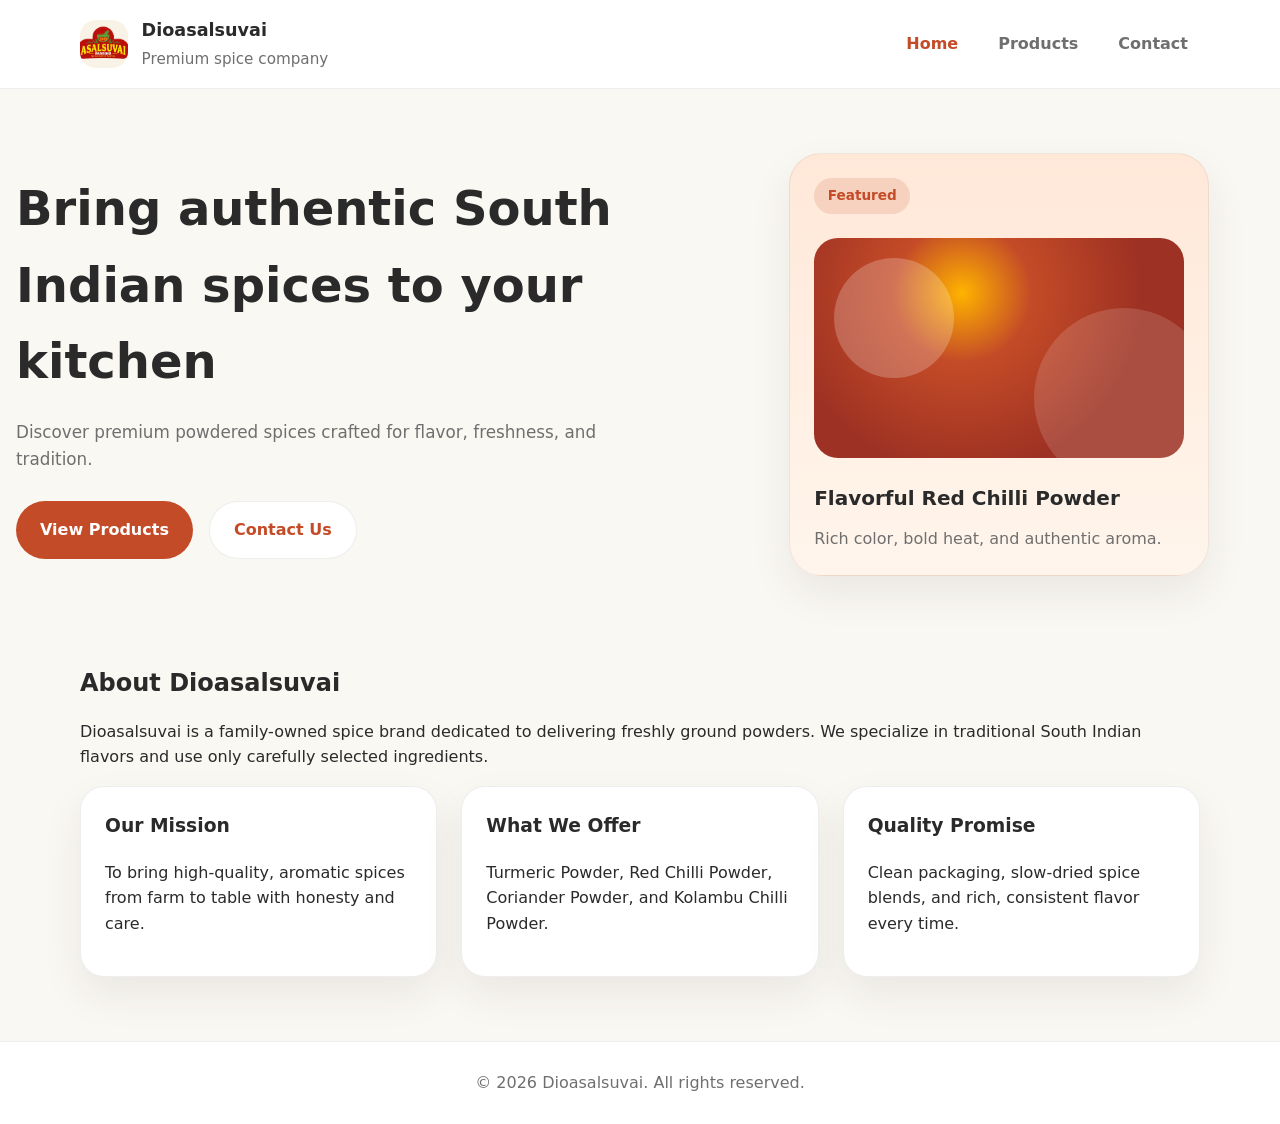
==== index.html @ 477147dc "image added" ====
<!DOCTYPE html>
<html lang="en">
<head>
  <meta charset="UTF-8" />
  <meta name="viewport" content="width=device-width, initial-scale=1.0" />
  <title>Dioasalsuvai | Home</title>
  <link rel="stylesheet" href="styles.css" />
</head>
<body>
  <header class="site-header">
    <div class="container header-inner">
      <div class="logo">
        <div class="logo-mark">
          <img src="Image/logo.jpeg" alt="Dioasalsuvai logo" />
        </div>
        <div>
          <h1>Dioasalsuvai</h1>
          <p>Premium spice company</p>
        </div>
      </div>
      <nav class="nav">
        <a href="index.html" class="nav-link active">Home</a>
        <a href="product.html" class="nav-link">Products</a>
        <a href="contact.html" class="nav-link">Contact</a>
      </nav>
    </div>
  </header>

  <main>
    <section class="hero">
      <div class="hero-copy container">
        <h2>Bring authentic South Indian spices to your kitchen</h2>
        <p>
          Discover premium powdered spices crafted for flavor, freshness, and tradition.
        </p>
        <div class="hero-actions">
          <a href="product.html" class="button">View Products</a>
          <a href="contact.html" class="button button-secondary">Contact Us</a>
        </div>
      </div>
      <div class="hero-image">
        <div class="banner-card">
          <div class="product-badge">Featured</div>
          <div class="product-photo"></div>
          <div class="product-info">
            <h3>Flavorful Red Chilli Powder</h3>
            <p>Rich color, bold heat, and authentic aroma.</p>
          </div>
        </div>
      </div>
    </section>

    <section class="company-details container">
      <h2>About Dioasalsuvai</h2>
      <p>
        Dioasalsuvai is a family-owned spice brand dedicated to delivering freshly ground powders.
        We specialize in traditional South Indian flavors and use only carefully selected ingredients.
      </p>
      <div class="details-grid">
        <div>
          <h3>Our Mission</h3>
          <p>To bring high-quality, aromatic spices from farm to table with honesty and care.</p>
        </div>
        <div>
          <h3>What We Offer</h3>
          <p>Turmeric Powder, Red Chilli Powder, Coriander Powder, and Kolambu Chilli Powder.</p>
        </div>
        <div>
          <h3>Quality Promise</h3>
          <p>Clean packaging, slow-dried spice blends, and rich, consistent flavor every time.</p>
        </div>
      </div>
    </section>
  </main>

  <footer class="site-footer">
    <div class="container">
      <p>&copy; 2026 Dioasalsuvai. All rights reserved.</p>
    </div>
  </footer>
</body>
</html>
---- styles.css ----
:root {
  --bg: #faf8f3;
  --surface: #ffffff;
  --text: #2a2a2a;
  --muted: #6f6f6f;
  --primary: #c44b27;
  --secondary: #ffb300;
  --border: rgba(42, 42, 42, 0.08);
  --shadow: 0 18px 40px rgba(52, 42, 35, 0.08);
}

* {
  box-sizing: border-box;
}

body {
  margin: 0;
  font-family: Inter, system-ui, -apple-system, BlinkMacSystemFont, sans-serif;
  background: var(--bg);
  color: var(--text);
  line-height: 1.6;
}

a {
  color: inherit;
  text-decoration: none;
}

img {
  max-width: 100%;
  display: block;
}

.container {
  width: min(1120px, calc(100% - 2rem));
  margin: 0 auto;
}

.site-header {
  background: #fff;
  border-bottom: 1px solid var(--border);
  position: sticky;
  top: 0;
  z-index: 10;
}

.header-inner {
  display: flex;
  align-items: center;
  justify-content: space-between;
  gap: 1rem;
  padding: 1rem 0;
}

.logo {
  display: flex;
  align-items: center;
  gap: 0.85rem;
}

.logo-mark {
  width: 3rem;
  height: 3rem;
  border-radius: 1rem;
  display: grid;
  place-items: center;
  background: linear-gradient(135deg, var(--primary), #d96c42);
  overflow: hidden;
}

.logo-mark img {
  width: 100%;
  height: 100%;
  object-fit: cover;
}

.logo h1 {
  margin: 0;
  font-size: 1.1rem;
}

.logo p {
  margin: 0.2rem 0 0;
  color: var(--muted);
  font-size: 0.95rem;
}

.nav {
  display: flex;
  gap: 1rem;
  flex-wrap: wrap;
}

.nav-link {
  color: var(--muted);
  font-weight: 600;
  padding: 0.5rem 0.75rem;
  border-radius: 999px;
}

.nav-link.active,
.nav-link:hover {
  color: var(--primary);
}

.hero {
  display: grid;
  grid-template-columns: 1.1fr 0.9fr;
  align-items: center;
  gap: 2rem;
  padding: 4rem 0 3rem;
}

.hero-copy h2 {
  margin: 0;
  font-size: clamp(2rem, 4vw, 3rem);
}

.hero-copy p {
  max-width: 42rem;
  margin: 1.2rem 0 0;
  color: var(--muted);
  font-size: 1.05rem;
}

.hero-actions {
  display: flex;
  gap: 1rem;
  flex-wrap: wrap;
  margin-top: 1.75rem;
}

.button {
  display: inline-flex;
  align-items: center;
  justify-content: center;
  padding: 0.95rem 1.5rem;
  border-radius: 999px;
  background: var(--primary);
  color: #fff;
  font-weight: 700;
}

.button-secondary {
  background: #fff;
  color: var(--primary);
  border: 1px solid var(--border);
}

.hero-image {
  display: flex;
  justify-content: center;
}

.banner-card {
  width: min(420px, 100%);
  background: linear-gradient(180deg, #ffe8d8 0%, #fff5ec 100%);
  border-radius: 2rem;
  padding: 1.5rem;
  box-shadow: var(--shadow);
  border: 1px solid var(--border);
}

.product-badge {
  display: inline-flex;
  padding: 0.45rem 0.85rem;
  border-radius: 999px;
  background: rgba(196, 75, 39, 0.15);
  color: var(--primary);
  font-weight: 700;
  font-size: 0.85rem;
}

.product-photo {
  margin: 1.5rem 0;
  height: 220px;
  border-radius: 1.5rem;
  background: radial-gradient(circle at 40% 25%, #ffb300 0%, #c44b27 25%, #9d3123 65%);
  position: relative;
  overflow: hidden;
}

.product-photo::before,
.product-photo::after {
  content: "";
  position: absolute;
  border-radius: 50%;
}

.product-photo::before {
  width: 120px;
  height: 120px;
  top: 20px;
  left: 20px;
  background: rgba(255, 255, 255, 0.22);
}

.product-photo::after {
  width: 180px;
  height: 180px;
  bottom: -30px;
  right: -30px;
  background: rgba(255, 255, 255, 0.14);
}

.product-info h3 {
  margin: 0;
  font-size: 1.25rem;
}

.product-info p {
  margin: 0.75rem 0 0;
  color: var(--muted);
}

.company-details {
  padding: 2.5rem 0 4rem;
}

.company-details h2 {
  margin: 0 0 1rem;
}

.details-grid {
  display: grid;
  gap: 1.5rem;
  grid-template-columns: repeat(3, minmax(0, 1fr));
}

.details-grid div {
  background: var(--surface);
  border-radius: 1.5rem;
  padding: 1.5rem;
  box-shadow: var(--shadow);
  border: 1px solid var(--border);
}

.details-grid h3 {
  margin-top: 0;
}

.page-content {
  padding: 3rem 0;
}

.product-list h2,
.contact-intro h2 {
  margin-bottom: 0.5rem;
}

.product-grid {
  display: grid;
  gap: 1.5rem;
  grid-template-columns: repeat(2, minmax(0, 1fr));
  margin-top: 1.5rem;
}

.product-card,
.card {
  background: var(--surface);
  border-radius: 1.75rem;
  padding: 1.75rem;
  border: 1px solid var(--border);
  box-shadow: var(--shadow);
}

.product-card h3 {
  margin: 1.1rem 0 0.5rem;
}

.product-card p {
  margin: 0;
  color: var(--muted);
}

.contact-grid {
  display: grid;
  gap: 1.5rem;
  grid-template-columns: 1.2fr 0.8fr;
}

.contact-card {
  display: flex;
  flex-direction: column;
  gap: 1rem;
}

.form-group {
  display: flex;
  flex-direction: column;
  gap: 0.5rem;
}

.form-control {
  width: 100%;
  padding: 0.95rem 1rem;
  border: 1px solid var(--border);
  border-radius: 1rem;
  background: #fff;
  font: inherit;
}

.form-control:focus {
  outline: 2px solid rgba(196, 75, 39, 0.25);
}

.email-button {
  display: inline-block;
}

.email-button:hover {
  opacity: 0.95;
}

.product-icon {
  width: 4rem;
  height: 4rem;
  border-radius: 1.25rem;
}

.product-icon.turmeric {
  background: linear-gradient(135deg, #f7d657, #e4a53c);
}

.product-icon.chilli {
  background: linear-gradient(135deg, #f25f44, #c42c1d);
}

.product-icon.coriander {
  background: linear-gradient(135deg, #a5c467, #5a8b48);
}

.product-icon.kolambu {
  background: linear-gradient(135deg, #d96c42, #8a2916);
}

.card > div {
  margin-bottom: 1rem;
}

.card > div:last-child {
  margin-bottom: 0;
}

.site-footer {
  padding: 1.75rem 0;
  background: #fff;
  border-top: 1px solid var(--border);
}

.site-footer p {
  margin: 0;
  text-align: center;
  color: var(--muted);
}

@media (max-width: 860px) {
  .hero {
    grid-template-columns: 1fr;
  }

  .details-grid,
  .product-grid {
    grid-template-columns: 1fr;
  }
}

@media (max-width: 640px) {
  .header-inner {
    flex-direction: column;
    align-items: flex-start;
  }

  .nav {
    width: 100%;
    justify-content: flex-start;
  }
}
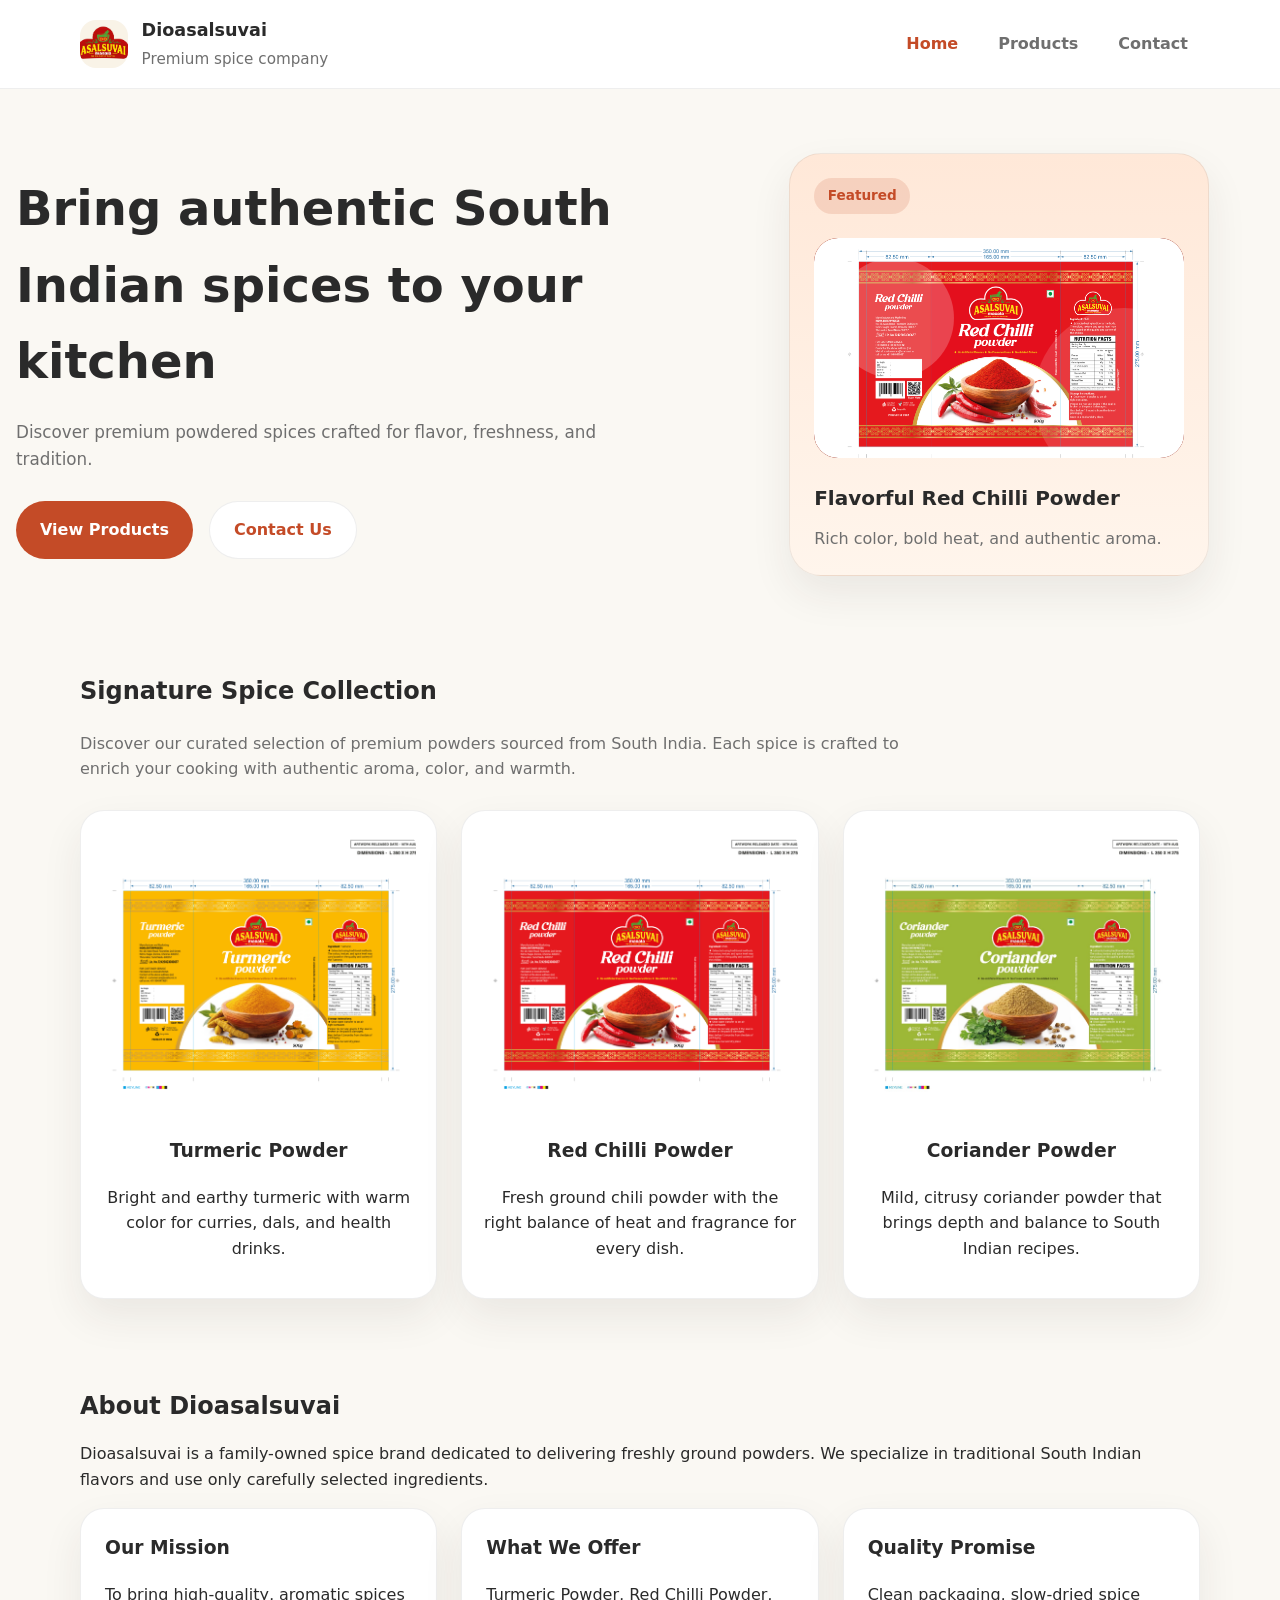
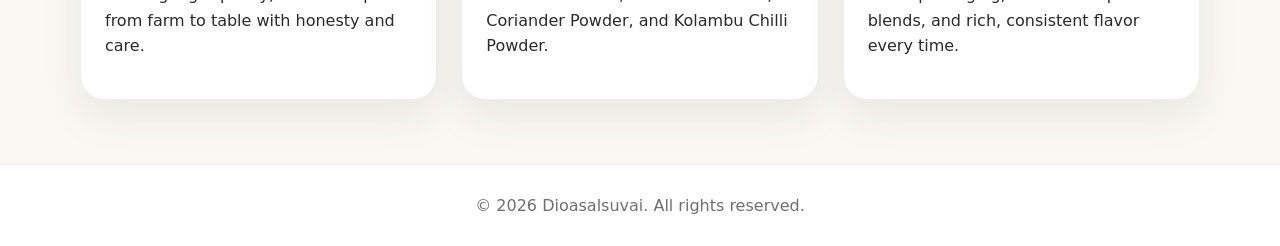
==== commit dd8a93d7: "added image and added content relate to that ." ====
--- a/index.html
+++ b/index.html
@@ -41,12 +41,36 @@
       <div class="hero-image">
         <div class="banner-card">
           <div class="product-badge">Featured</div>
-          <div class="product-photo"></div>
+          <div class="product-photo">
+            <img src="Image/ChilliPowder.png" alt="Featured Red Chilli Powder" />
+          </div>
           <div class="product-info">
             <h3>Flavorful Red Chilli Powder</h3>
             <p>Rich color, bold heat, and authentic aroma.</p>
           </div>
         </div>
+      </div>
+    </section>
+
+    <section class="featured-products container">
+      <h2>Signature Spice Collection</h2>
+      <p class="section-description">Discover our curated selection of premium powders sourced from South India. Each spice is crafted to enrich your cooking with authentic aroma, color, and warmth.</p>
+      <div class="featured-grid">
+        <article class="feature-card">
+          <img src="Image/TurmericPowder.png" alt="Turmeric Powder" />
+          <h3>Turmeric Powder</h3>
+          <p>Bright and earthy turmeric with warm color for curries, dals, and health drinks.</p>
+        </article>
+        <article class="feature-card">
+          <img src="Image/ChilliPowder.png" alt="Red Chilli Powder" />
+          <h3>Red Chilli Powder</h3>
+          <p>Fresh ground chili powder with the right balance of heat and fragrance for every dish.</p>
+        </article>
+        <article class="feature-card">
+          <img src="Image/CorianderPowder.jpeg" alt="Coriander Powder" />
+          <h3>Coriander Powder</h3>
+          <p>Mild, citrusy coriander powder that brings depth and balance to South Indian recipes.</p>
+        </article>
       </div>
     </section>
 
--- a/styles.css
+++ b/styles.css
@@ -203,6 +203,13 @@
   background: rgba(255, 255, 255, 0.14);
 }
 
+.product-photo img {
+  width: 100%;
+  height: 100%;
+  object-fit: cover;
+  border-radius: 1.5rem;
+}
+
 .product-info h3 {
   margin: 0;
   font-size: 1.25rem;
@@ -273,6 +280,83 @@
   color: var(--muted);
 }
 
+.featured-products {
+  padding: 3rem 0;
+}
+
+.featured-products h2 {
+  margin-top: 0;
+}
+
+.section-description {
+  max-width: 52rem;
+  margin-top: 0.75rem;
+  color: var(--muted);
+}
+
+.featured-grid {
+  display: grid;
+  gap: 1.5rem;
+  grid-template-columns: repeat(auto-fit, minmax(220px, 1fr));
+  margin-top: 1.75rem;
+}
+
+.feature-card {
+  background: var(--surface);
+  border: 1px solid var(--border);
+  border-radius: 1.5rem;
+  padding: 1.25rem;
+  box-shadow: var(--shadow);
+  text-align: center;
+}
+
+.feature-card img {
+  width: 100%;
+  aspect-ratio: 1.1;
+  object-fit: cover;
+  border-radius: 1rem;
+  margin-bottom: 1rem;
+}
+
+.product-card {
+  display: flex;
+  flex-direction: column;
+  gap: 1rem;
+}
+
+.product-card-img {
+  width: 100%;
+  height: 180px;
+  object-fit: cover;
+  border-radius: 1.25rem;
+}
+
+.product-story {
+  padding: 3rem 0;
+}
+
+.product-story h2 {
+  margin-top: 0;
+}
+
+.contact-hero {
+  margin: 2rem 0 1.5rem;
+  text-align: center;
+}
+
+.contact-hero img {
+  width: min(420px, 100%);
+  border-radius: 1.5rem;
+  border: 1px solid var(--border);
+  box-shadow: var(--shadow);
+}
+
+.contact-hero figcaption {
+  margin-top: 0.85rem;
+  color: var(--muted);
+  font-size: 0.95rem;
+}
+
 .contact-grid {
   display: grid;
   gap: 1.5rem;
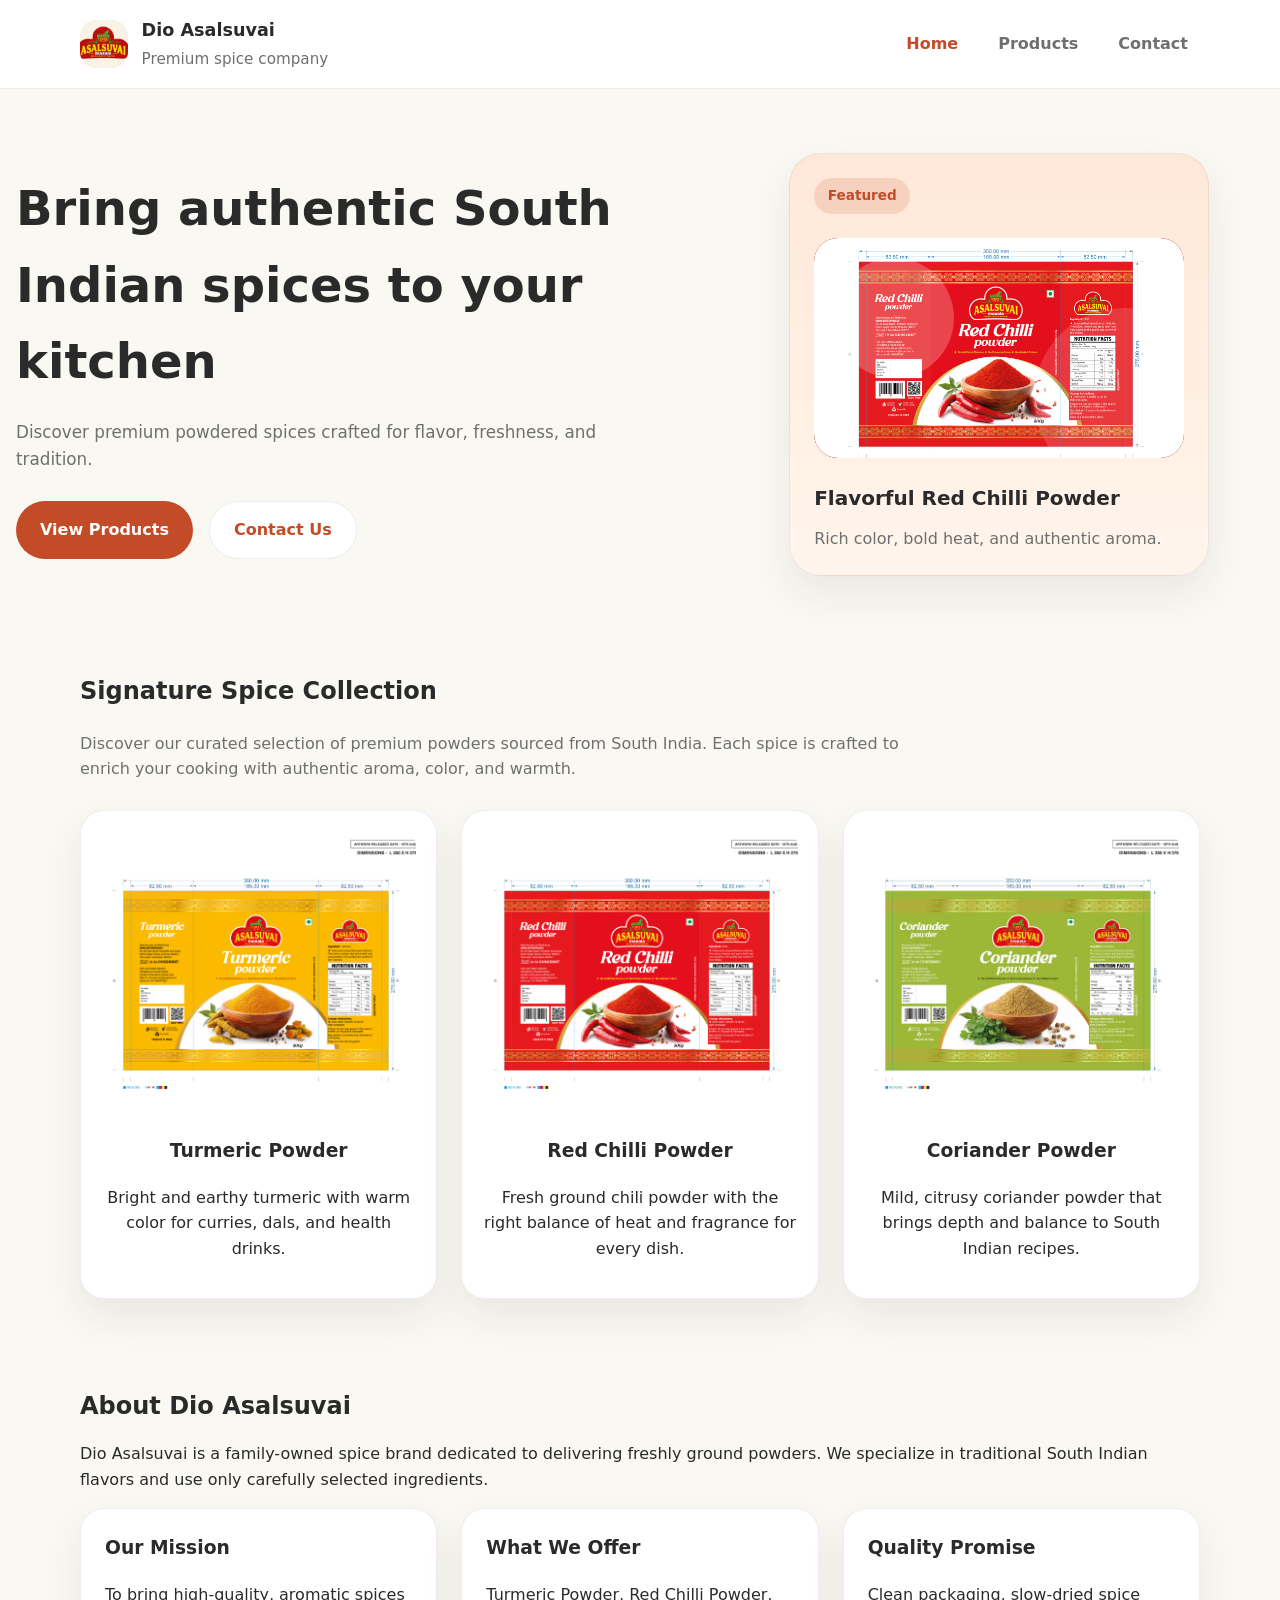
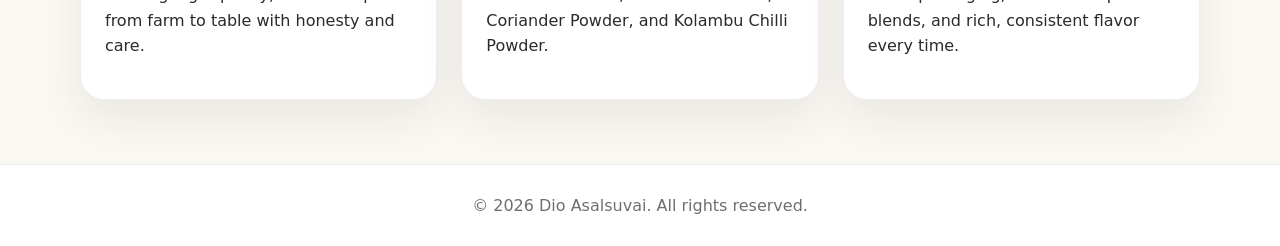
==== commit c9fa0366: "Update" ====
--- a/index.html
+++ b/index.html
@@ -3,7 +3,7 @@
 <head>
   <meta charset="UTF-8" />
   <meta name="viewport" content="width=device-width, initial-scale=1.0" />
-  <title>Dioasalsuvai | Home</title>
+  <title>Dio Asalsuvai | Home</title>
   <link rel="stylesheet" href="styles.css" />
 </head>
 <body>
@@ -11,10 +11,10 @@
     <div class="container header-inner">
       <div class="logo">
         <div class="logo-mark">
-          <img src="Image/logo.jpeg" alt="Dioasalsuvai logo" />
+          <img src="Image/logo.jpeg" alt="Dio Asalsuvai logo" />
         </div>
         <div>
-          <h1>Dioasalsuvai</h1>
+          <h1>Dio Asalsuvai</h1>
           <p>Premium spice company</p>
         </div>
       </div>
@@ -75,9 +75,9 @@
     </section>
 
     <section class="company-details container">
-      <h2>About Dioasalsuvai</h2>
+      <h2>About Dio Asalsuvai</h2>
       <p>
-        Dioasalsuvai is a family-owned spice brand dedicated to delivering freshly ground powders.
+        Dio Asalsuvai is a family-owned spice brand dedicated to delivering freshly ground powders.
         We specialize in traditional South Indian flavors and use only carefully selected ingredients.
       </p>
       <div class="details-grid">
@@ -99,8 +99,10 @@
 
   <footer class="site-footer">
     <div class="container">
-      <p>&copy; 2026 Dioasalsuvai. All rights reserved.</p>
+      <p>&copy; 2026 Dio Asalsuvai. All rights reserved.</p>
     </div>
   </footer>
 </body>
 </html>
+
+
--- a/styles.css
+++ b/styles.css
@@ -460,3 +460,5 @@
     justify-content: flex-start;
   }
 }
+
+
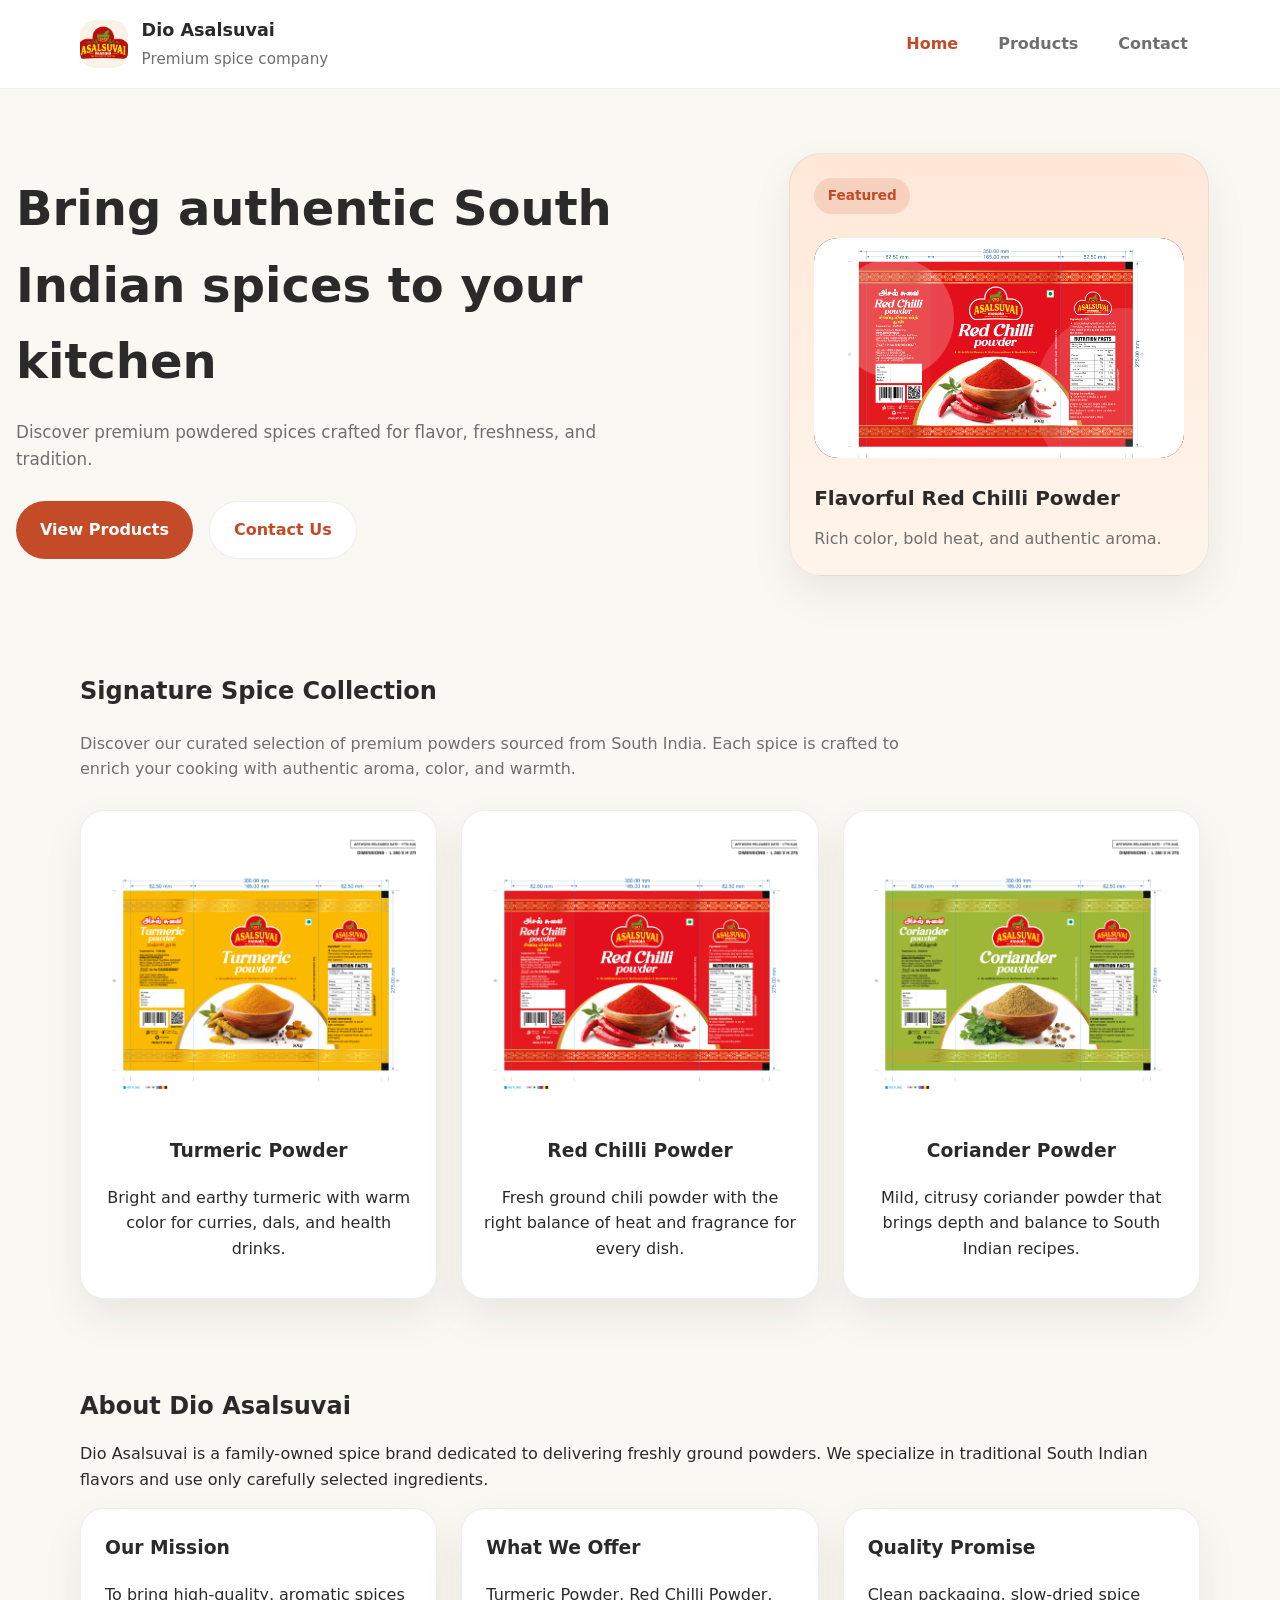
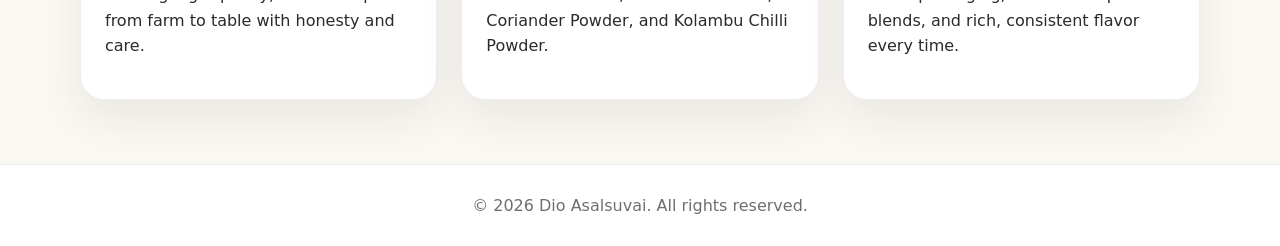
==== commit 55d9a6bb: "upadate image" ====
--- a/index.html
+++ b/index.html
@@ -67,7 +67,7 @@
           <p>Fresh ground chili powder with the right balance of heat and fragrance for every dish.</p>
         </article>
         <article class="feature-card">
-          <img src="Image/CorianderPowder.jpeg" alt="Coriander Powder" />
+          <img src="Image/CorianderPowder.png" alt="Coriander Powder" />
           <h3>Coriander Powder</h3>
           <p>Mild, citrusy coriander powder that brings depth and balance to South Indian recipes.</p>
         </article>
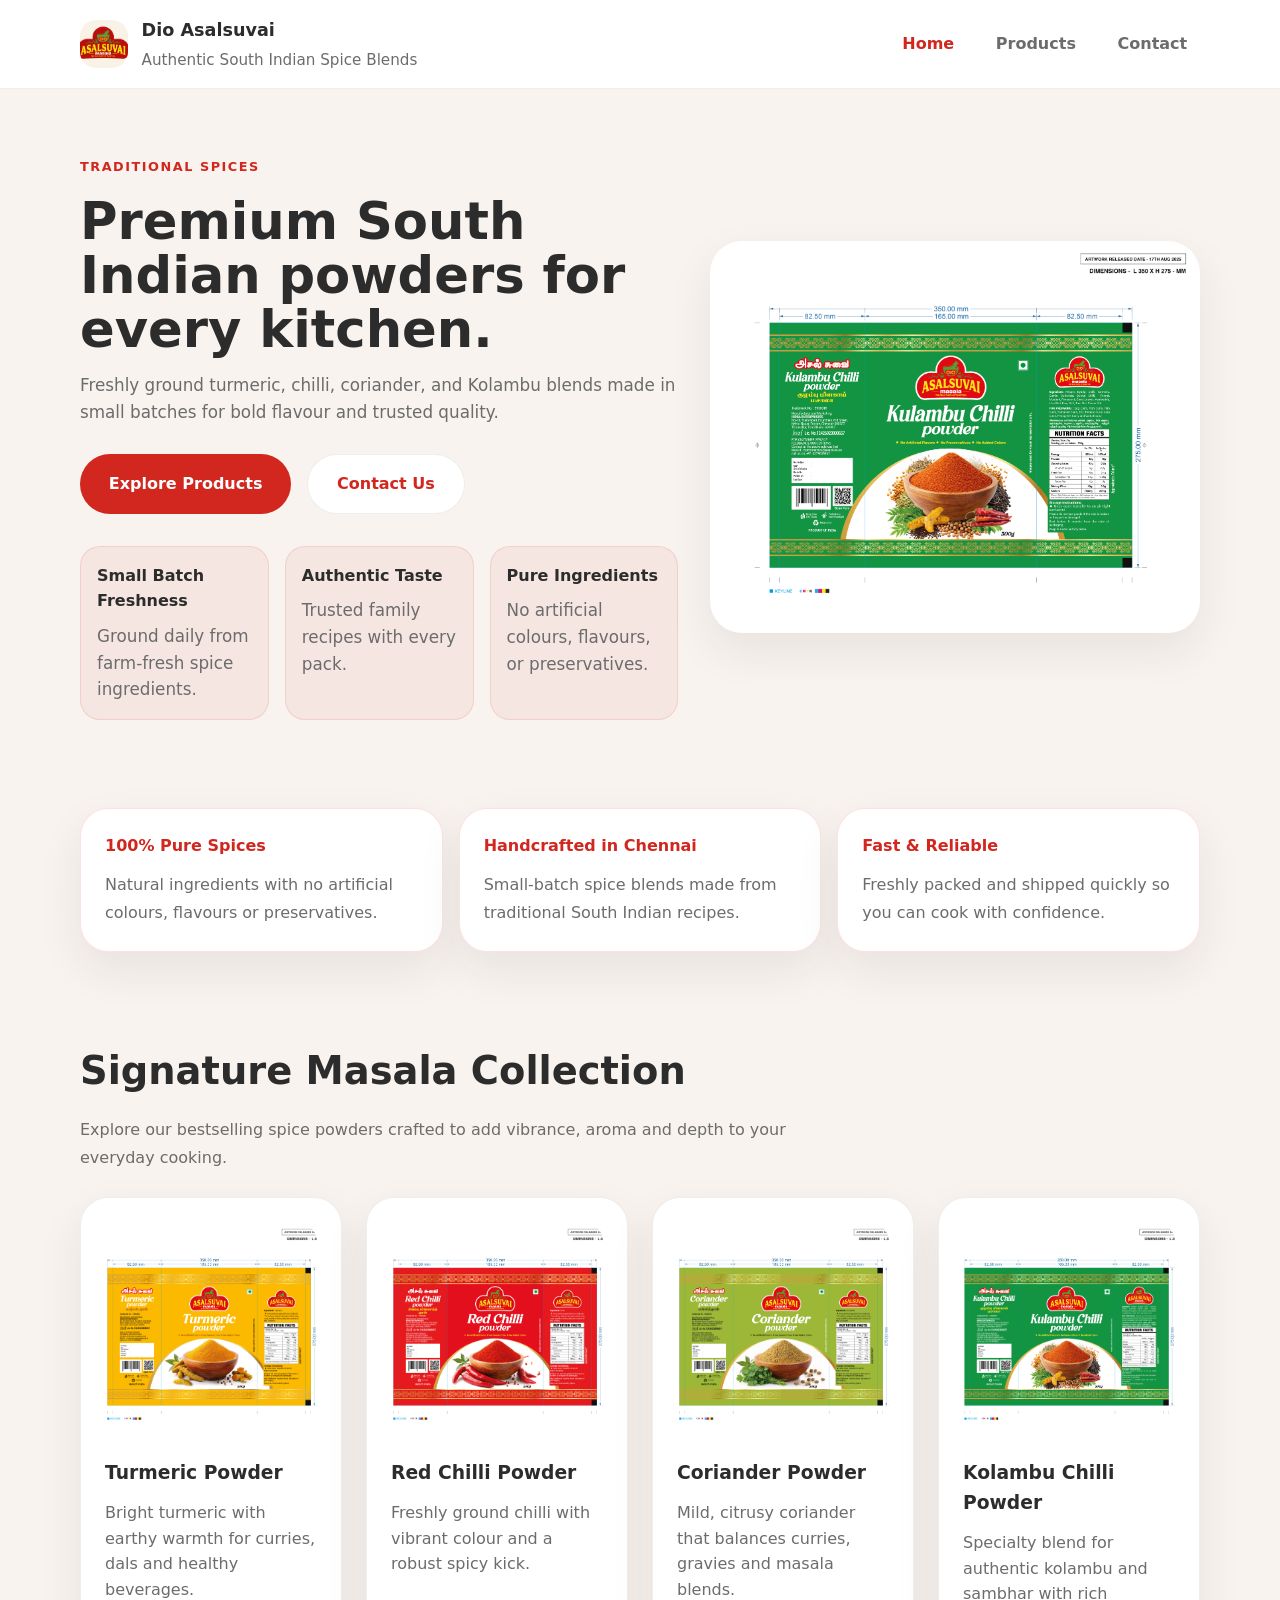
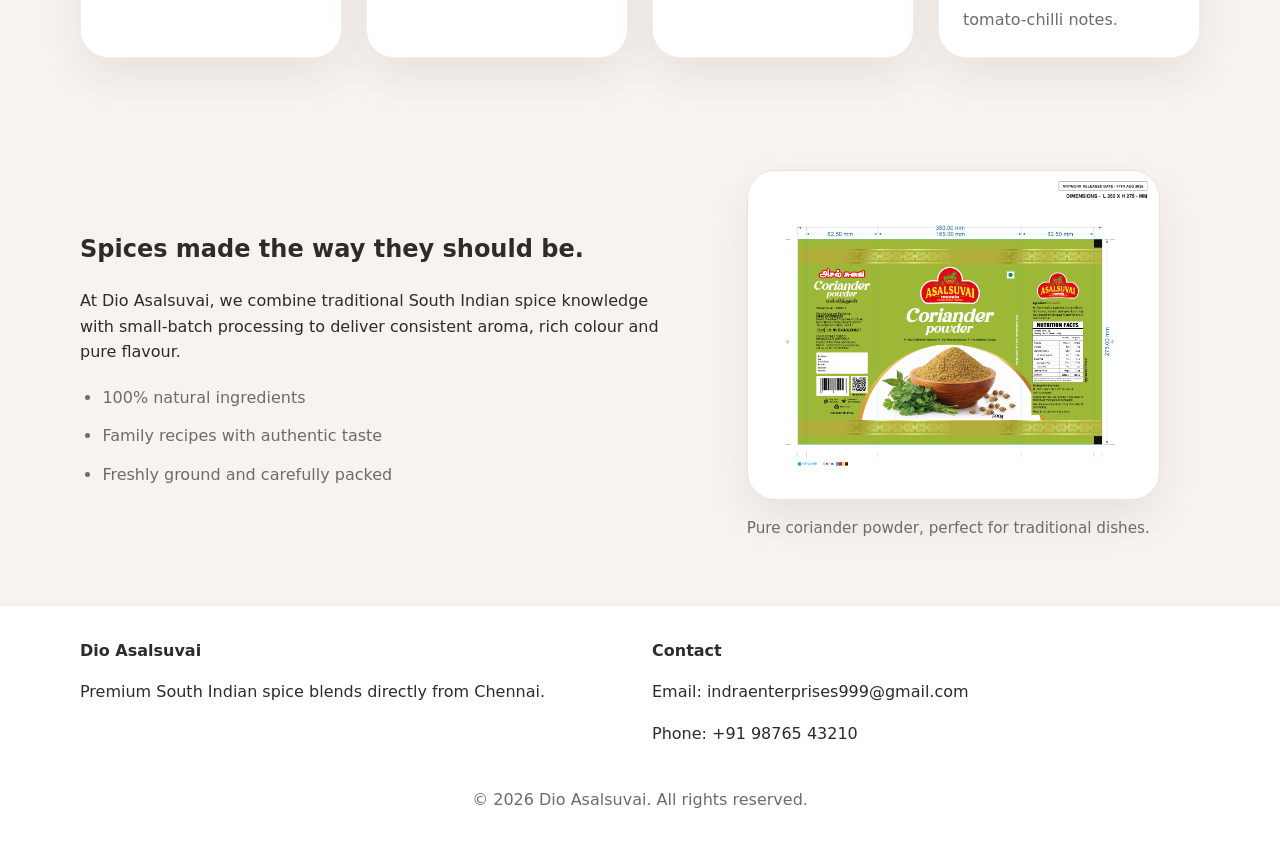
==== commit 41dd26bd: "update design and phone number" ====
--- a/index.html
+++ b/index.html
@@ -3,19 +3,19 @@
 <head>
   <meta charset="UTF-8" />
   <meta name="viewport" content="width=device-width, initial-scale=1.0" />
-  <title>Dio Asalsuvai | Home</title>
+  <title>Dio Asalsuvai | Authentic South Indian Spices</title>
   <link rel="stylesheet" href="styles.css" />
 </head>
 <body>
   <header class="site-header">
     <div class="container header-inner">
-      <div class="logo">
+      <div class="brand">
         <div class="logo-mark">
           <img src="Image/logo.jpeg" alt="Dio Asalsuvai logo" />
         </div>
         <div>
           <h1>Dio Asalsuvai</h1>
-          <p>Premium spice company</p>
+          <p>Authentic South Indian Spice Blends</p>
         </div>
       </div>
       <nav class="nav">
@@ -27,82 +27,115 @@
   </header>
 
   <main>
-    <section class="hero">
-      <div class="hero-copy container">
-        <h2>Bring authentic South Indian spices to your kitchen</h2>
-        <p>
-          Discover premium powdered spices crafted for flavor, freshness, and tradition.
-        </p>
-        <div class="hero-actions">
-          <a href="product.html" class="button">View Products</a>
-          <a href="contact.html" class="button button-secondary">Contact Us</a>
+    <section class="hero hero-home">
+      <div class="container hero-grid">
+        <div class="hero-copy">
+          <span class="eyebrow">Traditional Spices</span>
+          <h1>Premium South Indian powders for every kitchen.</h1>
+          <p>Freshly ground turmeric, chilli, coriander, and Kolambu blends made in small batches for bold flavour and trusted quality.</p>
+          <div class="hero-actions">
+            <a href="product.html" class="button">Explore Products</a>
+            <a href="contact.html" class="button button-secondary">Contact Us</a>
+          </div>
+          <div class="hero-highlights">
+            <div class="highlight-card">
+              <strong>Small Batch Freshness</strong>
+              <p>Ground daily from farm-fresh spice ingredients.</p>
+            </div>
+            <div class="highlight-card">
+              <strong>Authentic Taste</strong>
+              <p>Trusted family recipes with every pack.</p>
+            </div>
+            <div class="highlight-card">
+              <strong>Pure Ingredients</strong>
+              <p>No artificial colours, flavours, or preservatives.</p>
+            </div>
+          </div>
         </div>
-      </div>
-      <div class="hero-image">
-        <div class="banner-card">
-          <div class="product-badge">Featured</div>
-          <div class="product-photo">
-            <img src="Image/ChilliPowder.png" alt="Featured Red Chilli Powder" />
-          </div>
-          <div class="product-info">
-            <h3>Flavorful Red Chilli Powder</h3>
-            <p>Rich color, bold heat, and authentic aroma.</p>
-          </div>
+        <div class="hero-image">
+          <img src="Image/KulambuChilliPowder.png" alt="Kolambu Chilli Powder" />
         </div>
       </div>
     </section>
 
+    <section class="value-strip container">
+      <div class="value-grid">
+        <article class="value-card">
+          <strong>100% Pure Spices</strong>
+          <p>Natural ingredients with no artificial colours, flavours or preservatives.</p>
+        </article>
+        <article class="value-card">
+          <strong>Handcrafted in Chennai</strong>
+          <p>Small-batch spice blends made from traditional South Indian recipes.</p>
+        </article>
+        <article class="value-card">
+          <strong>Fast & Reliable</strong>
+          <p>Freshly packed and shipped quickly so you can cook with confidence.</p>
+        </article>
+      </div>
+    </section>
+
     <section class="featured-products container">
-      <h2>Signature Spice Collection</h2>
-      <p class="section-description">Discover our curated selection of premium powders sourced from South India. Each spice is crafted to enrich your cooking with authentic aroma, color, and warmth.</p>
+      <div class="section-heading">
+        <h2>Signature Masala Collection</h2>
+        <p class="section-description">Explore our bestselling spice powders crafted to add vibrance, aroma and depth to your everyday cooking.</p>
+      </div>
       <div class="featured-grid">
         <article class="feature-card">
           <img src="Image/TurmericPowder.png" alt="Turmeric Powder" />
           <h3>Turmeric Powder</h3>
-          <p>Bright and earthy turmeric with warm color for curries, dals, and health drinks.</p>
+          <p>Bright turmeric with earthy warmth for curries, dals and healthy beverages.</p>
         </article>
         <article class="feature-card">
           <img src="Image/ChilliPowder.png" alt="Red Chilli Powder" />
           <h3>Red Chilli Powder</h3>
-          <p>Fresh ground chili powder with the right balance of heat and fragrance for every dish.</p>
+          <p>Freshly ground chilli with vibrant colour and a robust spicy kick.</p>
         </article>
         <article class="feature-card">
           <img src="Image/CorianderPowder.png" alt="Coriander Powder" />
           <h3>Coriander Powder</h3>
-          <p>Mild, citrusy coriander powder that brings depth and balance to South Indian recipes.</p>
+          <p>Mild, citrusy coriander that balances curries, gravies and masala blends.</p>
+        </article>
+        <article class="feature-card">
+          <img src="Image/KulambuChilliPowder.png" alt="Kolambu Chilli Powder" />
+          <h3>Kolambu Chilli Powder</h3>
+          <p>Specialty blend for authentic kolambu and sambhar with rich tomato-chilli notes.</p>
         </article>
       </div>
     </section>
 
-    <section class="company-details container">
-      <h2>About Dio Asalsuvai</h2>
-      <p>
-        Dio Asalsuvai is a family-owned spice brand dedicated to delivering freshly ground powders.
-        We specialize in traditional South Indian flavors and use only carefully selected ingredients.
-      </p>
-      <div class="details-grid">
+    <section class="about container">
+      <div class="about-grid">
         <div>
-          <h3>Our Mission</h3>
-          <p>To bring high-quality, aromatic spices from farm to table with honesty and care.</p>
+          <h2>Spices made the way they should be.</h2>
+          <p>At Dio Asalsuvai, we combine traditional South Indian spice knowledge with small-batch processing to deliver consistent aroma, rich colour and pure flavour.</p>
+          <ul class="about-list">
+            <li>100% natural ingredients</li>
+            <li>Family recipes with authentic taste</li>
+            <li>Freshly ground and carefully packed</li>
+          </ul>
         </div>
-        <div>
-          <h3>What We Offer</h3>
-          <p>Turmeric Powder, Red Chilli Powder, Coriander Powder, and Kolambu Chilli Powder.</p>
-        </div>
-        <div>
-          <h3>Quality Promise</h3>
-          <p>Clean packaging, slow-dried spice blends, and rich, consistent flavor every time.</p>
-        </div>
+        <figure class="about-image">
+          <img src="Image/CorianderPowder.png" alt="Fresh Coriander Powder" />
+          <figcaption>Pure coriander powder, perfect for traditional dishes.</figcaption>
+        </figure>
       </div>
     </section>
   </main>
 
   <footer class="site-footer">
-    <div class="container">
-      <p>&copy; 2026 Dio Asalsuvai. All rights reserved.</p>
+    <div class="container footer-grid">
+      <div>
+        <p class="footer-title">Dio Asalsuvai</p>
+        <p>Premium South Indian spice blends directly from Chennai.</p>
+      </div>
+      <div>
+        <p class="footer-title">Contact</p>
+        <p>Email: <a href="mailto:indraenterprises999@gmail.com">indraenterprises999@gmail.com</a></p>
+        <p>Phone: +91 98765 43210</p>
+      </div>
     </div>
+    <p class="footer-copy">&copy; 2026 Dio Asalsuvai. All rights reserved.</p>
   </footer>
 </body>
 </html>
-
-
--- a/styles.css
+++ b/styles.css
@@ -1,12 +1,13 @@
 :root {
-  --bg: #faf8f3;
+  --bg: #f8f3ee;
   --surface: #ffffff;
-  --text: #2a2a2a;
-  --muted: #6f6f6f;
-  --primary: #c44b27;
-  --secondary: #ffb300;
-  --border: rgba(42, 42, 42, 0.08);
-  --shadow: 0 18px 40px rgba(52, 42, 35, 0.08);
+  --text: #2c2c2c;
+  --muted: #6c6c6c;
+  --primary: #d1271f;
+  --primary-dark: #a51d18;
+  --secondary: #f4a000;
+  --border: rgba(44, 44, 44, 0.08);
+  --shadow: 0 18px 45px rgba(44, 44, 44, 0.08);
 }
 
 * {
@@ -15,7 +16,7 @@
 
 body {
   margin: 0;
-  font-family: Inter, system-ui, -apple-system, BlinkMacSystemFont, sans-serif;
+  font-family: 'Inter', system-ui, -apple-system, BlinkMacSystemFont, sans-serif;
   background: var(--bg);
   color: var(--text);
   line-height: 1.6;
@@ -41,7 +42,7 @@
   border-bottom: 1px solid var(--border);
   position: sticky;
   top: 0;
-  z-index: 10;
+  z-index: 20;
 }
 
 .header-inner {
@@ -52,7 +53,7 @@
   padding: 1rem 0;
 }
 
-.logo {
+.brand {
   display: flex;
   align-items: center;
   gap: 0.85rem;
@@ -64,7 +65,7 @@
   border-radius: 1rem;
   display: grid;
   place-items: center;
-  background: linear-gradient(135deg, var(--primary), #d96c42);
+  background: linear-gradient(135deg, var(--primary), #de5a40);
   overflow: hidden;
 }
 
@@ -74,13 +75,18 @@
   object-fit: cover;
 }
 
-.logo h1 {
+.logo-mark img[alt="Dio Asalsuvai logo"] {
+  width: 100%;
+  height: 100%;
+}
+
+.brand h1 {
   margin: 0;
   font-size: 1.1rem;
 }
 
-.logo p {
-  margin: 0.2rem 0 0;
+.brand p {
+  margin: 0.25rem 0 0;
   color: var(--muted);
   font-size: 0.95rem;
 }
@@ -93,9 +99,10 @@
 
 .nav-link {
   color: var(--muted);
-  font-weight: 600;
-  padding: 0.5rem 0.75rem;
+  font-weight: 700;
+  padding: 0.55rem 0.8rem;
   border-radius: 999px;
+  transition: color 0.2s ease, background 0.2s ease;
 }
 
 .nav-link.active,
@@ -104,21 +111,37 @@
 }
 
 .hero {
+  padding: 4rem 0 3rem;
+}
+
+.hero-grid {
   display: grid;
   grid-template-columns: 1.1fr 0.9fr;
   align-items: center;
   gap: 2rem;
-  padding: 4rem 0 3rem;
-}
-
-.hero-copy h2 {
-  margin: 0;
-  font-size: clamp(2rem, 4vw, 3rem);
+}
+
+.hero-copy {
+  max-width: 610px;
+}
+
+.eyebrow {
+  display: inline-flex;
+  text-transform: uppercase;
+  letter-spacing: 0.12em;
+  font-size: 0.8rem;
+  font-weight: 700;
+  color: var(--primary);
+}
+
+.hero-copy h1 {
+  margin: 1rem 0 1rem;
+  font-size: clamp(2.4rem, 4vw, 3.8rem);
+  line-height: 1.05;
 }
 
 .hero-copy p {
-  max-width: 42rem;
-  margin: 1.2rem 0 0;
+  margin: 0;
   color: var(--muted);
   font-size: 1.05rem;
 }
@@ -127,198 +150,204 @@
   display: flex;
   gap: 1rem;
   flex-wrap: wrap;
-  margin-top: 1.75rem;
+  margin: 1.75rem 0;
 }
 
 .button {
   display: inline-flex;
   align-items: center;
   justify-content: center;
-  padding: 0.95rem 1.5rem;
+  padding: 1rem 1.8rem;
   border-radius: 999px;
   background: var(--primary);
   color: #fff;
   font-weight: 700;
-}
-
-.button-secondary {
+  transition: transform 0.2s ease, box-shadow 0.2s ease;
+}
+
+.button:hover {
+  transform: translateY(-1px);
+  box-shadow: 0 12px 30px rgba(209, 39, 31, 0.18);
+}
+
+.button.button-secondary {
   background: #fff;
   color: var(--primary);
   border: 1px solid var(--border);
 }
 
-.hero-image {
-  display: flex;
-  justify-content: center;
-}
-
-.banner-card {
-  width: min(420px, 100%);
-  background: linear-gradient(180deg, #ffe8d8 0%, #fff5ec 100%);
-  border-radius: 2rem;
+.hero-highlights {
+  display: grid;
+  grid-template-columns: repeat(3, minmax(0, 1fr));
+  gap: 1rem;
+  margin-top: 2rem;
+}
+
+.highlight-card {
+  background: rgba(209, 39, 31, 0.06);
+  border: 1px solid rgba(209, 39, 31, 0.12);
+  border-radius: 1.25rem;
+  padding: 1rem;
+}
+
+.highlight-card strong {
+  display: block;
+  margin-bottom: 0.55rem;
+}
+
+.value-strip {
+  padding: 2.5rem 0;
+}
+
+.value-grid {
+  display: grid;
+  gap: 1rem;
+  grid-template-columns: repeat(3, minmax(0, 1fr));
+}
+
+.value-card {
+  background: #fff;
+  border: 1px solid rgba(209, 39, 31, 0.12);
+  border-radius: 1.75rem;
   padding: 1.5rem;
   box-shadow: var(--shadow);
-  border: 1px solid var(--border);
-}
-
-.product-badge {
-  display: inline-flex;
-  padding: 0.45rem 0.85rem;
-  border-radius: 999px;
-  background: rgba(196, 75, 39, 0.15);
+}
+
+.value-card strong {
+  display: block;
+  margin-bottom: 0.75rem;
   color: var(--primary);
-  font-weight: 700;
-  font-size: 0.85rem;
-}
-
-.product-photo {
-  margin: 1.5rem 0;
-  height: 220px;
-  border-radius: 1.5rem;
-  background: radial-gradient(circle at 40% 25%, #ffb300 0%, #c44b27 25%, #9d3123 65%);
-  position: relative;
-  overflow: hidden;
-}
-
-.product-photo::before,
-.product-photo::after {
-  content: "";
-  position: absolute;
-  border-radius: 50%;
-}
-
-.product-photo::before {
-  width: 120px;
-  height: 120px;
-  top: 20px;
-  left: 20px;
-  background: rgba(255, 255, 255, 0.22);
-}
-
-.product-photo::after {
-  width: 180px;
-  height: 180px;
-  bottom: -30px;
-  right: -30px;
-  background: rgba(255, 255, 255, 0.14);
-}
-
-.product-photo img {
-  width: 100%;
-  height: 100%;
+}
+
+.value-card p {
+  margin: 0;
+  color: var(--muted);
+  line-height: 1.75;
+}
+
+.hero-image {
+  display: flex;
+  justify-content: center;
+}
+
+.hero-image img {
+  border-radius: 2rem;
+  box-shadow: var(--shadow);
+  width: min(520px, 100%);
   object-fit: cover;
-  border-radius: 1.5rem;
-}
-
-.product-info h3 {
-  margin: 0;
-  font-size: 1.25rem;
-}
-
-.product-info p {
-  margin: 0.75rem 0 0;
-  color: var(--muted);
-}
-
-.company-details {
-  padding: 2.5rem 0 4rem;
-}
-
-.company-details h2 {
-  margin: 0 0 1rem;
-}
-
-.details-grid {
-  display: grid;
-  gap: 1.5rem;
-  grid-template-columns: repeat(3, minmax(0, 1fr));
-}
-
-.details-grid div {
-  background: var(--surface);
-  border-radius: 1.5rem;
-  padding: 1.5rem;
-  box-shadow: var(--shadow);
-  border: 1px solid var(--border);
-}
-
-.details-grid h3 {
-  margin-top: 0;
-}
-
+}
+
+.section-heading {
+  margin-bottom: 1.5rem;
+}
+
+.section-heading h2 {
+  margin: 0;
+  font-size: clamp(2rem, 3vw, 2.5rem);
+}
+
+.section-description {
+  margin: 0.9rem 0 0;
+  max-width: 720px;
+  color: var(--muted);
+  line-height: 1.8;
+}
+
+.featured-products,
+.about,
 .page-content {
   padding: 3rem 0;
 }
 
-.product-list h2,
-.contact-intro h2 {
-  margin-bottom: 0.5rem;
-}
-
-.product-grid {
+.featured-grid,
+.product-grid,
+.contact-grid,
+.about-grid {
   display: grid;
   gap: 1.5rem;
-  grid-template-columns: repeat(2, minmax(0, 1fr));
-  margin-top: 1.5rem;
-}
-
+}
+
+.featured-grid {
+  grid-template-columns: repeat(auto-fit, minmax(220px, 1fr));
+}
+
+.feature-card,
 .product-card,
 .card {
   background: var(--surface);
   border-radius: 1.75rem;
-  padding: 1.75rem;
+  padding: 1.5rem;
   border: 1px solid var(--border);
   box-shadow: var(--shadow);
 }
 
-.product-card h3 {
-  margin: 1.1rem 0 0.5rem;
-}
-
-.product-card p {
-  margin: 0;
-  color: var(--muted);
-}
-
-.featured-products {
-  padding: 3rem 0;
-}
-
-.featured-products h2 {
-  margin-top: 0;
-}
-
-.section-description {
-  max-width: 52rem;
-  margin-top: 0.75rem;
-  color: var(--muted);
-}
-
-.featured-grid {
-  display: grid;
-  gap: 1.5rem;
-  grid-template-columns: repeat(auto-fit, minmax(220px, 1fr));
-  margin-top: 1.75rem;
-}
-
-.feature-card {
-  background: var(--surface);
-  border: 1px solid var(--border);
-  border-radius: 1.5rem;
-  padding: 1.25rem;
-  box-shadow: var(--shadow);
-  text-align: center;
-}
-
 .feature-card img {
   width: 100%;
-  aspect-ratio: 1.1;
+  height: 220px;
   object-fit: cover;
-  border-radius: 1rem;
+  border-radius: 1.25rem;
   margin-bottom: 1rem;
 }
 
+.feature-card h3,
+.product-card-body h3 {
+  margin: 0 0 0.75rem;
+}
+
+.feature-card p,
+.product-card-body p,
+.card p {
+  margin: 0;
+  color: var(--muted);
+}
+
+.about-grid {
+  grid-template-columns: 1.1fr 0.9fr;
+  align-items: center;
+}
+
+.about-list {
+  list-style: disc;
+  margin: 1.25rem 0 0 1.4rem;
+  padding: 0;
+  color: var(--muted);
+}
+
+.about-list li {
+  margin-bottom: 0.8rem;
+}
+
+.about-image img {
+  border-radius: 1.75rem;
+  border: 1px solid var(--border);
+  box-shadow: var(--shadow);
+}
+
+.about-image figcaption {
+  margin-top: 1rem;
+  color: var(--muted);
+  font-size: 0.95rem;
+}
+
+.page-hero {
+  padding: 3rem 0 1.5rem;
+}
+
+.page-hero-copy {
+  max-width: 720px;
+}
+
+.page-hero-copy h1 {
+  margin: 0.8rem 0 0;
+  font-size: clamp(2.2rem, 3.5vw, 3rem);
+}
+
+.product-grid {
+  grid-template-columns: repeat(auto-fit, minmax(240px, 1fr));
+}
+
 .product-card {
+  overflow: hidden;
   display: flex;
   flex-direction: column;
   gap: 1rem;
@@ -326,58 +355,38 @@
 
 .product-card-img {
   width: 100%;
-  height: 180px;
+  aspect-ratio: 4 / 3;
   object-fit: cover;
-  border-radius: 1.25rem;
-}
-
-.product-story {
-  padding: 3rem 0;
-}
-
-.product-story h2 {
+}
+
+.product-card-body {
+  padding: 0.25rem 0;
+}
+
+.contact-grid {
+  grid-template-columns: 1.2fr 0.9fr;
+}
+
+.card h2,
+.contact-details h2 {
   margin-top: 0;
 }
 
-.contact-hero {
-  margin: 2rem 0 1.5rem;
-  text-align: center;
-}
-
-.contact-hero img {
-  width: min(420px, 100%);
-  border-radius: 1.5rem;
-  border: 1px solid var(--border);
-  box-shadow: var(--shadow);
-}
-
-.contact-hero figcaption {
-  margin-top: 0.85rem;
-  color: var(--muted);
-  font-size: 0.95rem;
-}
-
-.contact-grid {
-  display: grid;
-  gap: 1.5rem;
-  grid-template-columns: 1.2fr 0.8fr;
+.contact-details {
+  padding: 2rem;
 }
 
 .contact-card {
   display: flex;
   flex-direction: column;
-  gap: 1rem;
-}
-
-.form-group {
-  display: flex;
-  flex-direction: column;
-  gap: 0.5rem;
+  justify-content: center;
+  gap: 1rem;
+  padding: 2rem;
 }
 
 .form-control {
   width: 100%;
-  padding: 0.95rem 1rem;
+  padding: 1rem 1.1rem;
   border: 1px solid var(--border);
   border-radius: 1rem;
   background: #fff;
@@ -385,67 +394,48 @@
 }
 
 .form-control:focus {
-  outline: 2px solid rgba(196, 75, 39, 0.25);
-}
-
-.email-button {
-  display: inline-block;
-}
-
-.email-button:hover {
-  opacity: 0.95;
-}
-
-.product-icon {
-  width: 4rem;
-  height: 4rem;
-  border-radius: 1.25rem;
-}
-
-.product-icon.turmeric {
-  background: linear-gradient(135deg, #f7d657, #e4a53c);
-}
-
-.product-icon.chilli {
-  background: linear-gradient(135deg, #f25f44, #c42c1d);
-}
-
-.product-icon.coriander {
-  background: linear-gradient(135deg, #a5c467, #5a8b48);
-}
-
-.product-icon.kolambu {
-  background: linear-gradient(135deg, #d96c42, #8a2916);
-}
-
-.card > div {
-  margin-bottom: 1rem;
-}
-
-.card > div:last-child {
-  margin-bottom: 0;
+  outline: 2px solid rgba(209, 39, 31, 0.2);
+}
+
+.footer-grid {
+  display: grid;
+  grid-template-columns: repeat(2, minmax(0, 1fr));
+  gap: 1.5rem;
+  align-items: start;
+}
+
+.footer-title {
+  margin: 0 0 0.75rem;
+  font-weight: 700;
+}
+
+.footer-copy {
+  margin: 1.5rem 0 0;
+  text-align: center;
+  color: var(--muted);
 }
 
 .site-footer {
-  padding: 1.75rem 0;
+  padding: 2rem 0 2.5rem;
   background: #fff;
   border-top: 1px solid var(--border);
 }
 
-.site-footer p {
-  margin: 0;
-  text-align: center;
-  color: var(--muted);
-}
-
 @media (max-width: 860px) {
-  .hero {
+  .hero-grid,
+  .about-grid,
+  .contact-grid,
+  .value-grid {
     grid-template-columns: 1fr;
   }
 
-  .details-grid,
-  .product-grid {
-    grid-template-columns: 1fr;
+  .page-hero,
+  .featured-products,
+  .about,
+  .product-list,
+  .contact-grid,
+  .value-strip {
+    padding: 2rem 0;
   }
 }
 
@@ -459,6 +449,12 @@
     width: 100%;
     justify-content: flex-start;
   }
-}
-
-
+
+  .hero-highlights {
+    grid-template-columns: 1fr;
+  }
+
+  .footer-grid {
+    grid-template-columns: 1fr;
+  }
+}
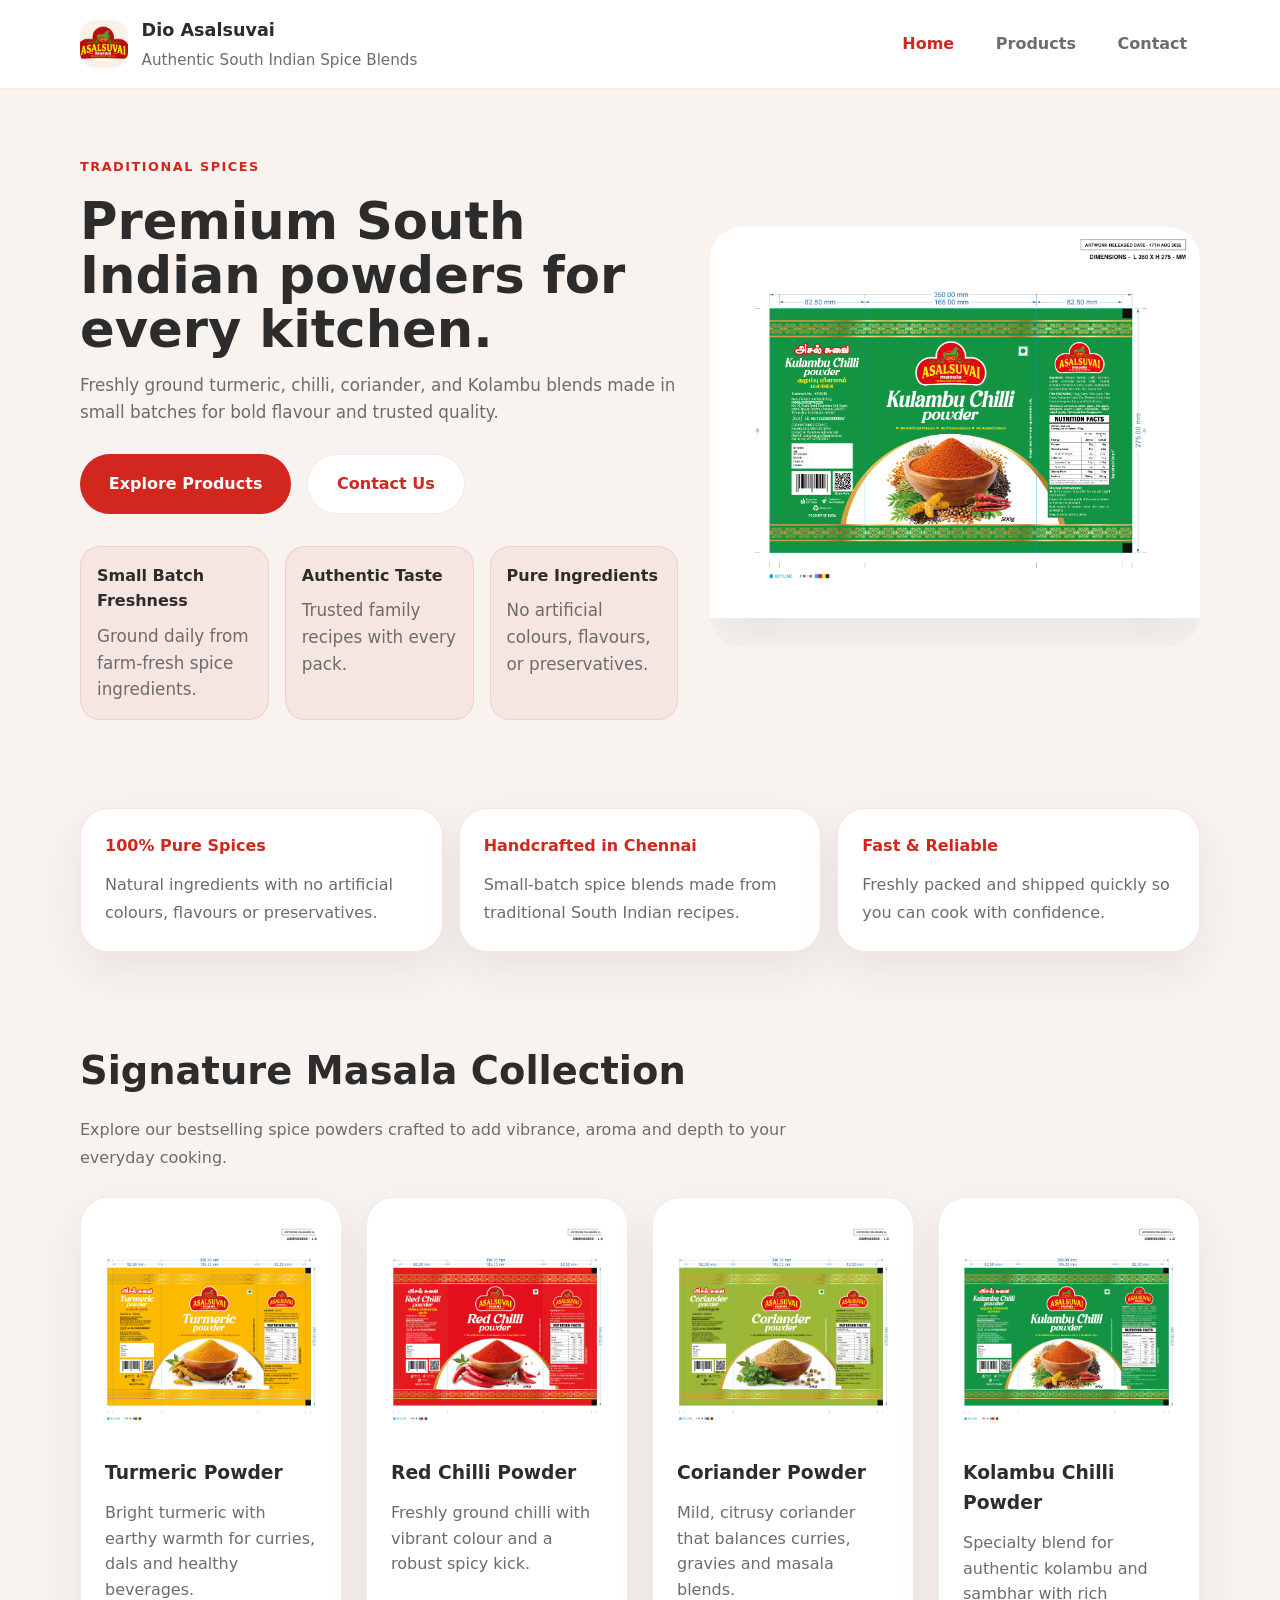
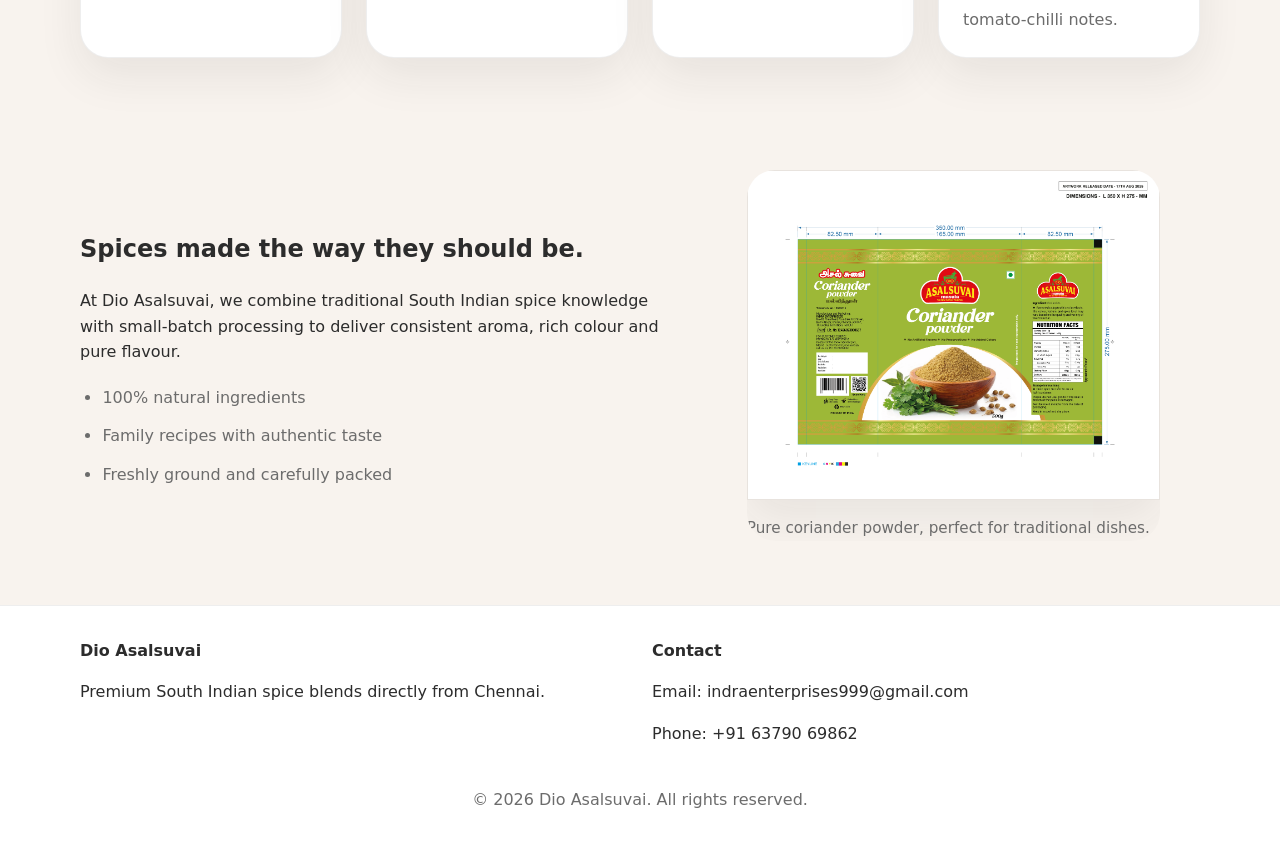
==== commit f0a2a888: "image replacement" ====
--- a/index.html
+++ b/index.html
@@ -132,7 +132,7 @@
       <div>
         <p class="footer-title">Contact</p>
         <p>Email: <a href="mailto:indraenterprises999@gmail.com">indraenterprises999@gmail.com</a></p>
-        <p>Phone: +91 98765 43210</p>
+        <p>Phone: +91 63790 69862</p>
       </div>
     </div>
     <p class="footer-copy">&copy; 2026 Dio Asalsuvai. All rights reserved.</p>
--- a/styles.css
+++ b/styles.css
@@ -228,13 +228,17 @@
 .hero-image {
   display: flex;
   justify-content: center;
+  min-height: 420px;
+  overflow: hidden;
+  border-radius: 2rem;
 }
 
 .hero-image img {
-  border-radius: 2rem;
+  width: 100%;
+  height: 100%;
+  object-fit: cover;
+  object-position: center;
   box-shadow: var(--shadow);
-  width: min(520px, 100%);
-  object-fit: cover;
 }
 
 .section-heading {
@@ -317,8 +321,16 @@
   margin-bottom: 0.8rem;
 }
 
+.about-image {
+  overflow: hidden;
+  border-radius: 1.75rem;
+}
+
 .about-image img {
-  border-radius: 1.75rem;
+  width: 100%;
+  height: 100%;
+  object-fit: cover;
+  object-position: center;
   border: 1px solid var(--border);
   box-shadow: var(--shadow);
 }
@@ -347,7 +359,6 @@
 }
 
 .product-card {
-  overflow: hidden;
   display: flex;
   flex-direction: column;
   gap: 1rem;
@@ -355,8 +366,9 @@
 
 .product-card-img {
   width: 100%;
-  aspect-ratio: 4 / 3;
-  object-fit: cover;
+  height: auto;
+  object-fit: contain;
+  aspect-ratio: auto;
 }
 
 .product-card-body {
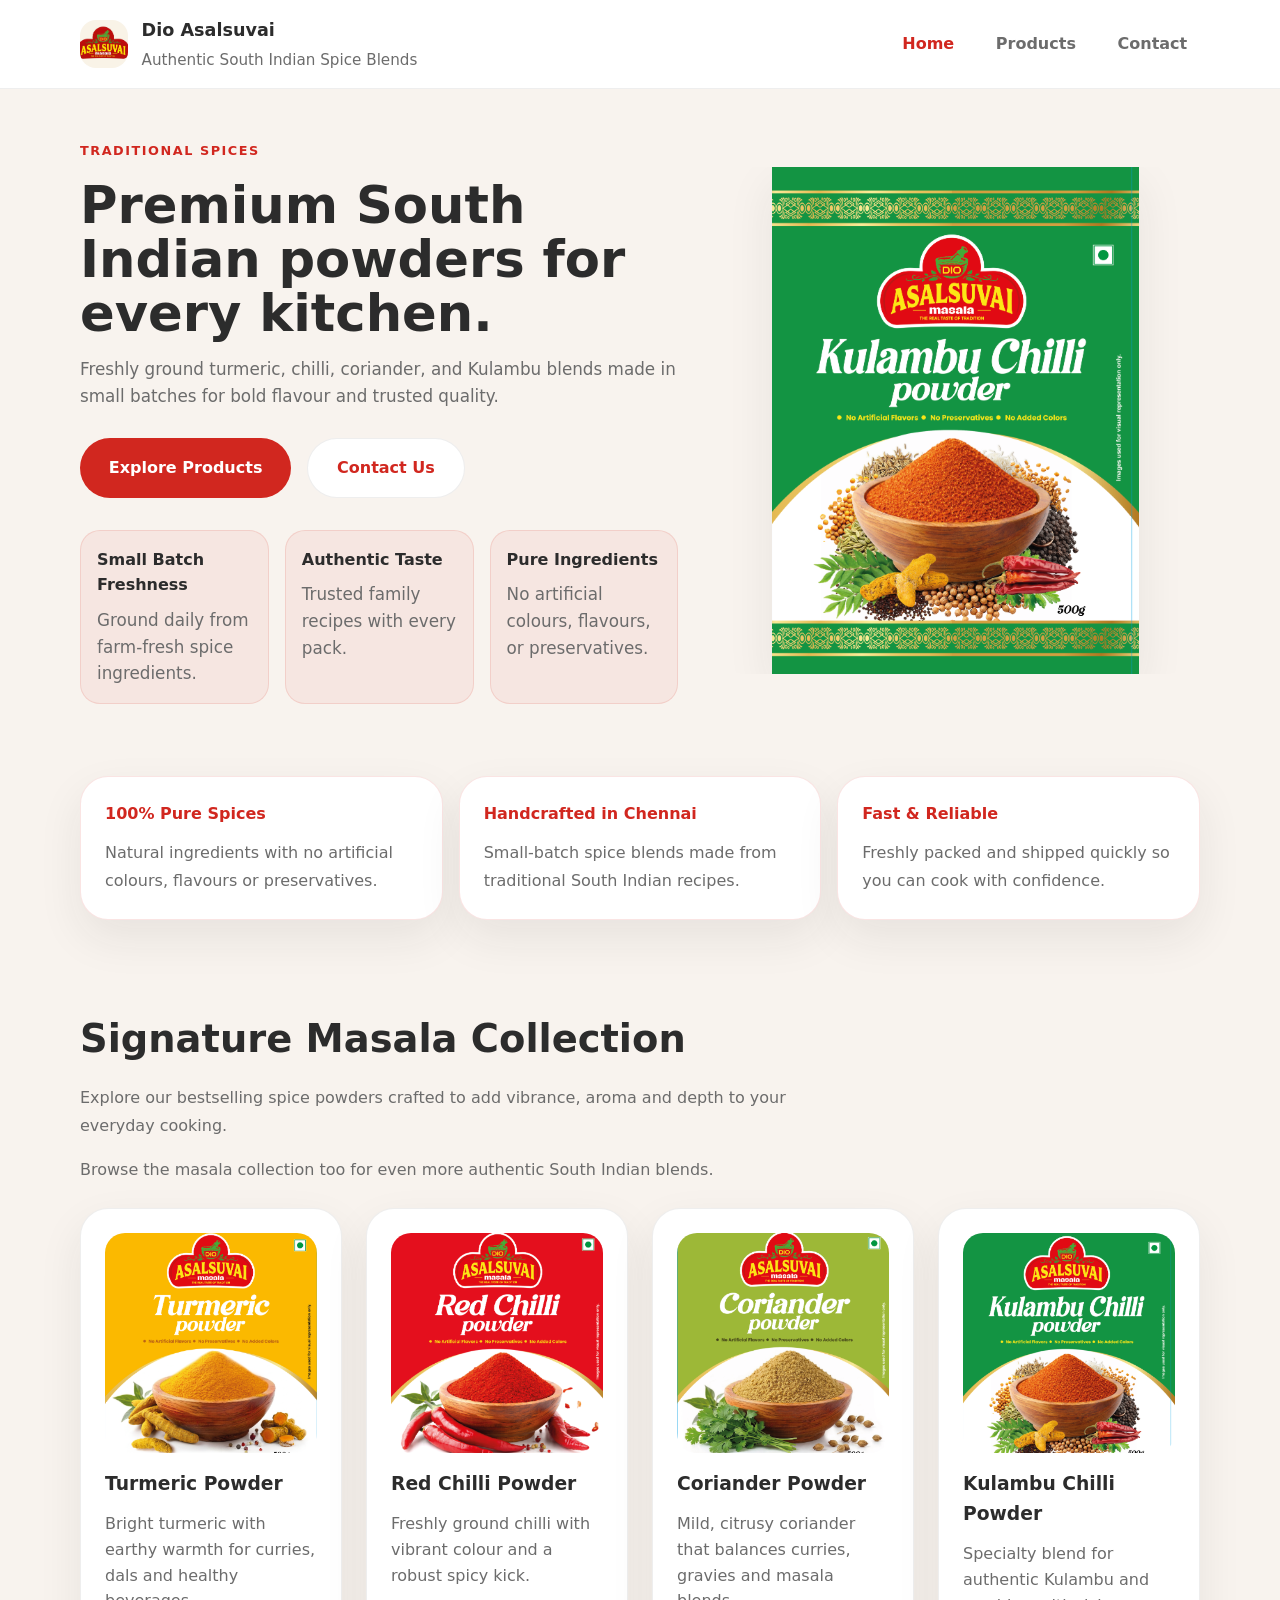
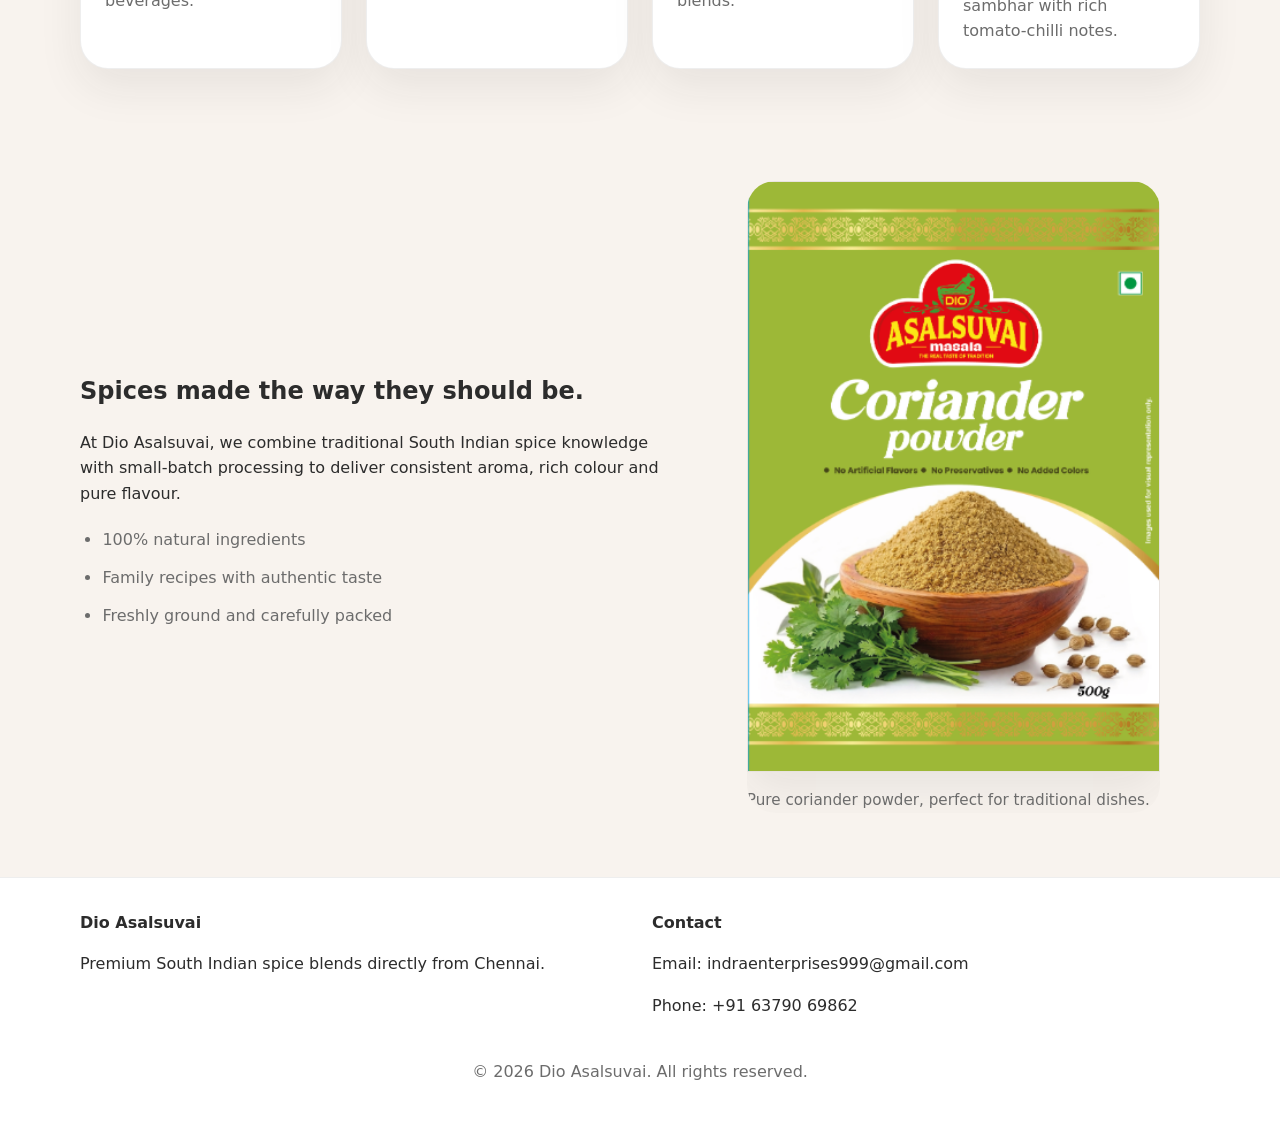
==== commit 637f6cc5: "Image update" ====
--- a/index.html
+++ b/index.html
@@ -32,7 +32,7 @@
         <div class="hero-copy">
           <span class="eyebrow">Traditional Spices</span>
           <h1>Premium South Indian powders for every kitchen.</h1>
-          <p>Freshly ground turmeric, chilli, coriander, and Kolambu blends made in small batches for bold flavour and trusted quality.</p>
+          <p>Freshly ground turmeric, chilli, coriander, and Kulambu blends made in small batches for bold flavour and trusted quality.</p>
           <div class="hero-actions">
             <a href="product.html" class="button">Explore Products</a>
             <a href="contact.html" class="button button-secondary">Contact Us</a>
@@ -53,7 +53,7 @@
           </div>
         </div>
         <div class="hero-image">
-          <img src="Image/KulambuChilliPowder.png" alt="Kolambu Chilli Powder" />
+          <img src="Image/KulambuHomePage.png" alt="Dio Asalsuvai homepage image" />
         </div>
       </div>
     </section>
@@ -79,27 +79,28 @@
       <div class="section-heading">
         <h2>Signature Masala Collection</h2>
         <p class="section-description">Explore our bestselling spice powders crafted to add vibrance, aroma and depth to your everyday cooking.</p>
+        <p class="section-description">Browse the masala collection too for even more authentic South Indian blends.</p>
       </div>
       <div class="featured-grid">
         <article class="feature-card">
-          <img src="Image/TurmericPowder.png" alt="Turmeric Powder" />
+          <img src="Image/TurmericHomepage.png" alt="Turmeric Powder" />
           <h3>Turmeric Powder</h3>
           <p>Bright turmeric with earthy warmth for curries, dals and healthy beverages.</p>
         </article>
         <article class="feature-card">
-          <img src="Image/ChilliPowder.png" alt="Red Chilli Powder" />
+          <img src="Image/ChilliHomePage.png" alt="Red Chilli Powder" />
           <h3>Red Chilli Powder</h3>
           <p>Freshly ground chilli with vibrant colour and a robust spicy kick.</p>
         </article>
         <article class="feature-card">
-          <img src="Image/CorianderPowder.png" alt="Coriander Powder" />
+          <img src="Image/CorianderPowderHomepage.png" alt="Coriander Powder" />
           <h3>Coriander Powder</h3>
           <p>Mild, citrusy coriander that balances curries, gravies and masala blends.</p>
         </article>
         <article class="feature-card">
-          <img src="Image/KulambuChilliPowder.png" alt="Kolambu Chilli Powder" />
-          <h3>Kolambu Chilli Powder</h3>
-          <p>Specialty blend for authentic kolambu and sambhar with rich tomato-chilli notes.</p>
+          <img src="Image/KulambuHomePage.png" alt="Kulambu Chilli Powder" />
+          <h3>Kulambu Chilli Powder</h3>
+          <p>Specialty blend for authentic Kulambu and sambhar with rich tomato-chilli notes.</p>
         </article>
       </div>
     </section>
@@ -116,7 +117,7 @@
           </ul>
         </div>
         <figure class="about-image">
-          <img src="Image/CorianderPowder.png" alt="Fresh Coriander Powder" />
+          <img src="Image/CorianderPowderHomepage.png" alt="Fresh Coriander Powder" />
           <figcaption>Pure coriander powder, perfect for traditional dishes.</figcaption>
         </figure>
       </div>
--- a/styles.css
+++ b/styles.css
@@ -111,7 +111,7 @@
 }
 
 .hero {
-  padding: 4rem 0 3rem;
+  padding: 3rem 0 2rem;
 }
 
 .hero-grid {
@@ -228,15 +228,17 @@
 .hero-image {
   display: flex;
   justify-content: center;
-  min-height: 420px;
+  min-height: 320px;
   overflow: hidden;
   border-radius: 2rem;
 }
 
 .hero-image img {
-  width: 100%;
-  height: 100%;
-  object-fit: cover;
+  max-width: 90%;
+  max-height: 100%;
+  width: auto;
+  height: auto;
+  object-fit: contain;
   object-position: center;
   box-shadow: var(--shadow);
 }
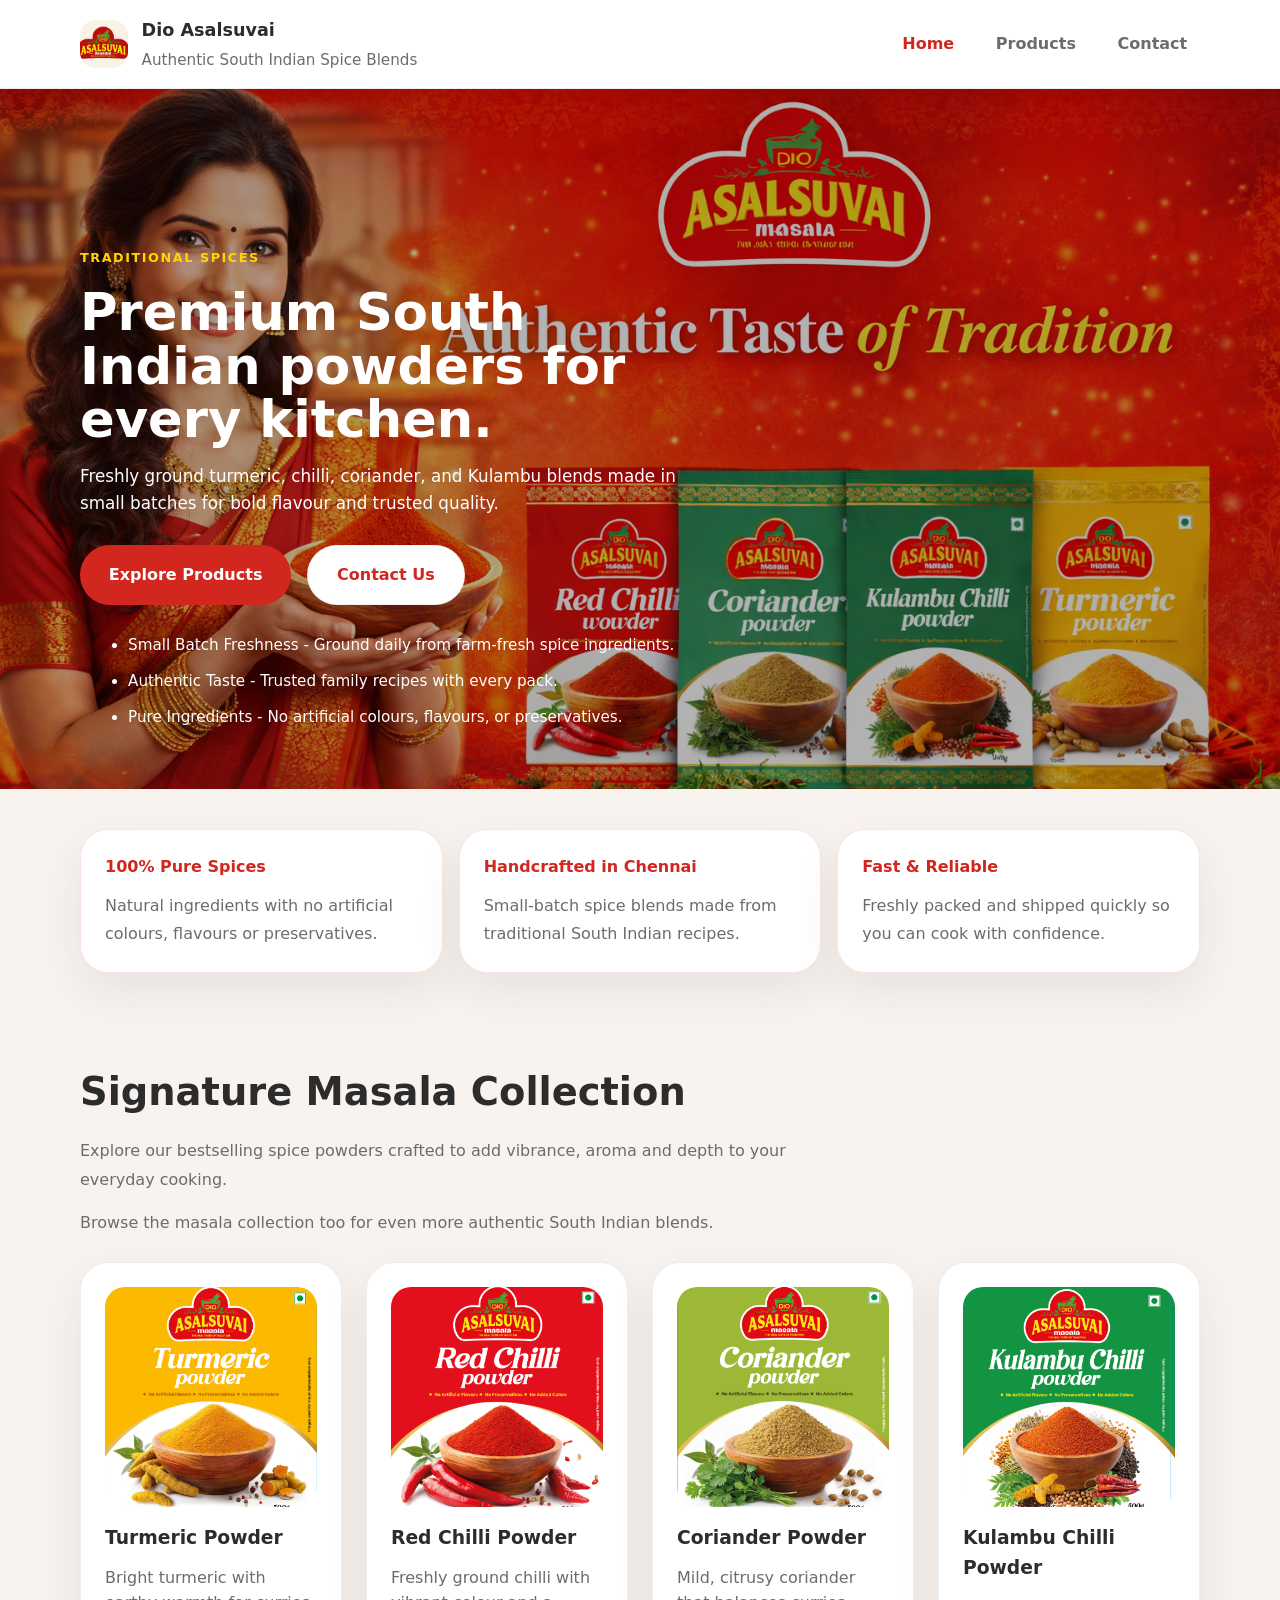
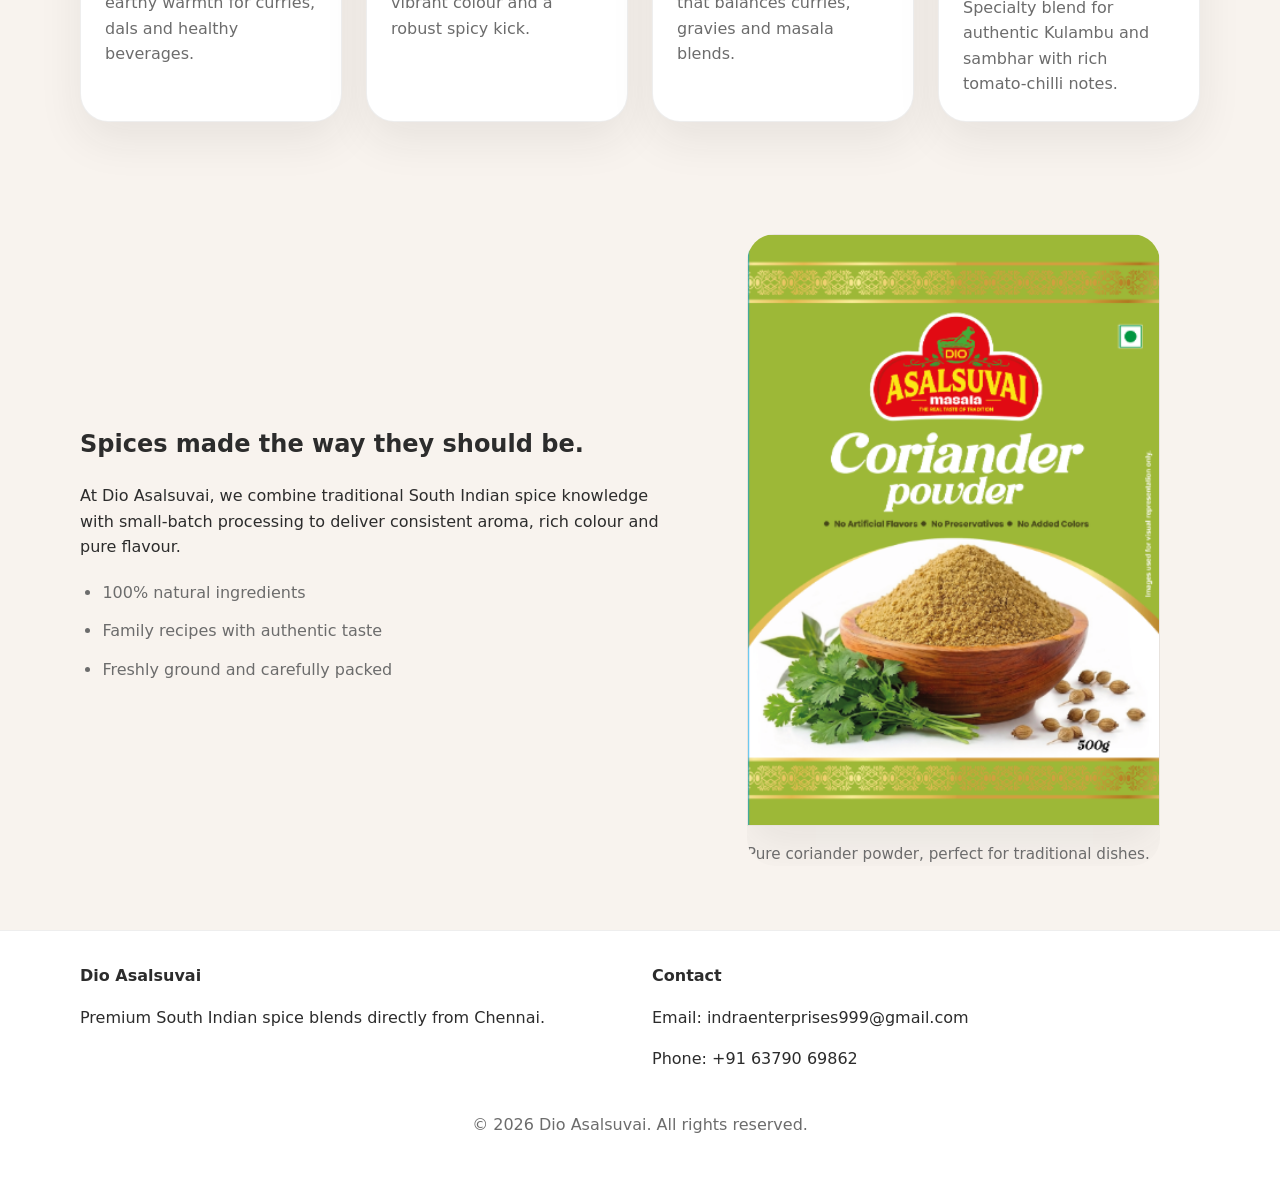
==== commit ceb7b08d: "added banner" ====
--- a/index.html
+++ b/index.html
@@ -28,6 +28,11 @@
 
   <main>
     <section class="hero hero-home">
+      <div class="carousel">
+        <div class="carousel-slide" style="background-image: url('Image/Banner1.png');"></div>
+        <div class="carousel-slide" style="background-image: url('Image/Banner2.png');"></div>
+        <div class="carousel-slide" style="background-image: url('Image/Banner3.png');"></div>
+      </div>
       <div class="container hero-grid">
         <div class="hero-copy">
           <span class="eyebrow">Traditional Spices</span>
@@ -37,25 +42,34 @@
             <a href="product.html" class="button">Explore Products</a>
             <a href="contact.html" class="button button-secondary">Contact Us</a>
           </div>
-          <div class="hero-highlights">
-            <div class="highlight-card">
-              <strong>Small Batch Freshness</strong>
-              <p>Ground daily from farm-fresh spice ingredients.</p>
-            </div>
-            <div class="highlight-card">
-              <strong>Authentic Taste</strong>
-              <p>Trusted family recipes with every pack.</p>
-            </div>
-            <div class="highlight-card">
-              <strong>Pure Ingredients</strong>
-              <p>No artificial colours, flavours, or preservatives.</p>
-            </div>
-          </div>
-        </div>
-        <div class="hero-image">
-          <img src="Image/KulambuHomePage.png" alt="Dio Asalsuvai homepage image" />
+          <ul class="hero-highlights">
+            <li>Small Batch Freshness - Ground daily from farm-fresh spice ingredients.</li>
+            <li>Authentic Taste - Trusted family recipes with every pack.</li>
+            <li>Pure Ingredients - No artificial colours, flavours, or preservatives.</li>
+          </ul>
         </div>
       </div>
+    </section>
+
+    <script>
+      let currentSlide = 0;
+      const slides = document.querySelectorAll('.carousel-slide');
+      
+      function showSlide(index) {
+        slides.forEach((slide, i) => {
+          slide.style.opacity = i === index ? '1' : '0';
+        });
+      }
+      
+      function nextSlide() {
+        currentSlide = (currentSlide + 1) % slides.length;
+        showSlide(currentSlide);
+      }
+      
+      showSlide(0);
+      setInterval(nextSlide, 60000);
+    </script>
+
     </section>
 
     <section class="value-strip container">
--- a/styles.css
+++ b/styles.css
@@ -111,7 +111,23 @@
 }
 
 .hero {
-  padding: 3rem 0 2rem;
+  padding: 0;
+  position: relative;
+  min-height: 700px;
+  display: flex;
+  align-items: flex-end;
+  overflow: hidden;
+}
+
+.hero::before {
+  content: '';
+  position: absolute;
+  top: 0;
+  left: 0;
+  right: 0;
+  bottom: 0;
+  background: rgba(0, 0, 0, 0.3);
+  z-index: 1;
 }
 
 .hero-grid {
@@ -119,6 +135,9 @@
   grid-template-columns: 1.1fr 0.9fr;
   align-items: center;
   gap: 2rem;
+  position: relative;
+  z-index: 2;
+  padding-bottom: 3rem;
 }
 
 .hero-copy {
@@ -131,18 +150,19 @@
   letter-spacing: 0.12em;
   font-size: 0.8rem;
   font-weight: 700;
-  color: var(--primary);
+  color: #ffd700;
 }
 
 .hero-copy h1 {
   margin: 1rem 0 1rem;
   font-size: clamp(2.4rem, 4vw, 3.8rem);
   line-height: 1.05;
+  color: #fff;
 }
 
 .hero-copy p {
   margin: 0;
-  color: var(--muted);
+  color: #fff;
   font-size: 1.05rem;
 }
 
@@ -177,22 +197,16 @@
 }
 
 .hero-highlights {
-  display: grid;
-  grid-template-columns: repeat(3, minmax(0, 1fr));
-  gap: 1rem;
-  margin-top: 2rem;
-}
-
-.highlight-card {
-  background: rgba(209, 39, 31, 0.06);
-  border: 1px solid rgba(209, 39, 31, 0.12);
-  border-radius: 1.25rem;
-  padding: 1rem;
-}
-
-.highlight-card strong {
-  display: block;
-  margin-bottom: 0.55rem;
+  list-style: disc;
+  margin: 1.5rem 0 0 1.5rem;
+  padding-left: 1.5rem;
+}
+
+.hero-highlights li {
+  color: #fff;
+  margin-bottom: 0.75rem;
+  font-size: 0.95rem;
+  line-height: 1.6;
 }
 
 .value-strip {
@@ -225,22 +239,28 @@
   line-height: 1.75;
 }
 
-.hero-image {
-  display: flex;
-  justify-content: center;
-  min-height: 320px;
-  overflow: hidden;
-  border-radius: 2rem;
-}
-
-.hero-image img {
-  max-width: 90%;
-  max-height: 100%;
-  width: auto;
-  height: auto;
-  object-fit: contain;
-  object-position: center;
-  box-shadow: var(--shadow);
+.carousel {
+  position: absolute;
+  top: 0;
+  left: 0;
+  right: 0;
+  bottom: 0;
+  width: 100%;
+  height: 100%;
+  z-index: 0;
+}
+
+.carousel-slide {
+  position: absolute;
+  top: 0;
+  left: 0;
+  width: 100%;
+  height: 100%;
+  background-size: cover;
+  background-repeat: no-repeat;
+  background-position: center;
+  opacity: 0;
+  transition: opacity 1s ease-in-out;
 }
 
 .section-heading {
